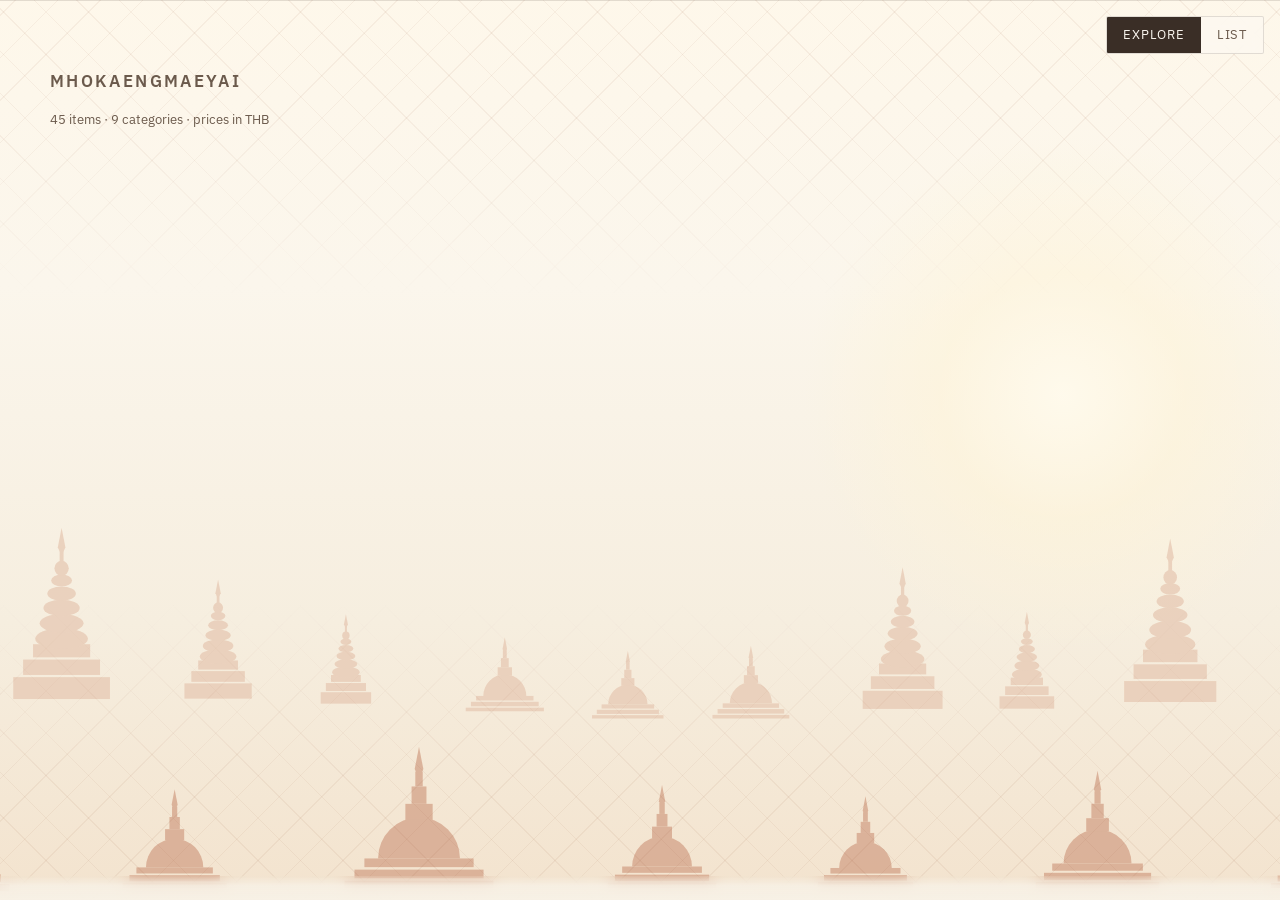
==== index.html @ 57b2011e "MHOKAENGMAEYAI menu: Ayutthaya-themed interactive menu site 45 items across 9 categories, rendered f" ====
<!DOCTYPE html>
<html lang="th">
<head>
<meta charset="utf-8">
<meta name="viewport" content="width=device-width, initial-scale=1">
<title>MHOKAENGMAEYAI — Thai desserts &amp; drinks</title>
<meta name="description" content="The MHOKAENGMAEYAI menu: Thai desserts and drinks, 45 items across 9 categories.">
<meta name="theme-color" content="#F7F1E6">
<link rel="icon" href="favicon.svg" type="image/svg+xml">
<link rel="apple-touch-icon" href="favicon.svg">

<!-- Shared from a table QR: make the link look right in WhatsApp/iMessage. -->
<meta property="og:type" content="website">
<meta property="og:site_name" content="MHOKAENGMAEYAI">
<meta property="og:title" content="MHOKAENGMAEYAI — Thai desserts & drinks">
<meta property="og:description" content="45 Thai desserts and drinks across 9 categories. Scan to view the menu.">
<meta property="og:locale" content="th_TH">
<meta name="twitter:card" content="summary_large_image">

<link rel="preconnect" href="https://fonts.googleapis.com">
<link rel="preconnect" href="https://fonts.gstatic.com" crossorigin>
<link rel="stylesheet"
      href="https://fonts.googleapis.com/css2?family=IBM+Plex+Sans+Thai:wght@400;500;600&family=IBM+Plex+Sans:wght@400;500;600&display=swap">

<link rel="stylesheet" href="css/tokens.css">
<link rel="stylesheet" href="css/base.css">
<link rel="stylesheet" href="css/scene.css">
<link rel="stylesheet" href="css/explore.css">
<link rel="stylesheet" href="css/list.css">
</head>

<body>

<!-- ============================ Ayutthaya silhouettes ==================== -->
<svg width="0" height="0" aria-hidden="true" focusable="false" style="position:absolute">
  <defs>
    <!-- prang: the tiered corncob spire of Wat Phra Ram / Wat Mahathat.
         Built from primitives so the tiers stay legible at small sizes. -->
    <symbol id="g-prang" viewBox="0 0 100 260">
      <rect x="24" y="210" width="52" height="12"/>
      <rect x="15" y="224" width="70" height="14"/>
      <rect x="6"  y="240" width="88" height="20"/>
      <ellipse cx="50" cy="205" rx="24" ry="9.5"/>
      <ellipse cx="50" cy="191" rx="20" ry="8.5"/>
      <ellipse cx="50" cy="177" rx="16.5" ry="7.5"/>
      <ellipse cx="50" cy="164" rx="13" ry="6.5"/>
      <ellipse cx="50" cy="152" rx="9.5" ry="5.5"/>
      <ellipse cx="50" cy="141" rx="6.5" ry="7"/>
      <rect x="48.2" y="124" width="3.6" height="12"/>
      <path d="M50 104 L53.5 122 L50 129 L46.5 122 Z"/>
    </symbol>

    <!-- chedi: the bell dome on a stepped base, as at Wat Phra Sri Sanphet.
         dome -> harmika -> tapering spire rings -> finial -->
    <symbol id="g-chedi" viewBox="0 0 120 220">
      <rect x="16" y="196" width="88" height="7"/>
      <rect x="8"  y="205" width="104" height="7"/>
      <rect x="0"  y="214" width="120" height="6"/>
      <path d="M27 196 A33 33 0 0 1 93 196 Z"/>
      <rect x="49" y="152" width="22" height="13"/>
      <rect x="54" y="138" width="12" height="14"/>
      <rect x="57" y="126" width="6"  height="12"/>
      <path d="M60 106 L63.5 124 L60 132 L56.5 124 Z"/>
    </symbol>

    <!-- chofa: the naga-bird finial that crowns an Ayutthaya roof -->
    <symbol id="g-chofa" viewBox="0 0 40 48">
      <path d="M18 0 C26 10 30 20 26 30 C32 26 38 28 40 34
               C34 44 20 46 12 38 C6 32 6 22 12 16
               C12 24 16 26 20 22 C22 16 20 8 18 0 Z"/>
    </symbol>
  </defs>
</svg>

<!-- ================================ scene ================================ -->
<div class="scene" aria-hidden="true">
  <div class="scene__sky"></div>
  <div class="scene__sun"></div>

  <div class="scene__far">
    <svg viewBox="0 0 1200 300" preserveAspectRatio="xMidYMax meet">
      <use href="#g-prang" x="70"   y="20"  width="92"  height="240"/>
      <use href="#g-prang" x="215"  y="86"  width="64"  height="180"/>
      <use href="#g-prang" x="330"  y="128" width="48"  height="146"/>
      <use href="#g-prang" x="782"  y="66"  width="76"  height="206"/>
      <use href="#g-prang" x="898"  y="122" width="52"  height="156"/>
      <use href="#g-prang" x="1000" y="34"  width="88"  height="228"/>
      <use href="#g-chedi" x="450"  y="150" width="74"  height="120"/>
      <use href="#g-chedi" x="560"  y="166" width="60"  height="110"/>
      <use href="#g-chedi" x="660"  y="158" width="66"  height="118"/>
    </svg>
  </div>

  <div class="scene__mid">
    <svg viewBox="0 0 1200 260" preserveAspectRatio="xMidYMax meet">
      <use href="#g-chedi" x="30"   y="80"  width="118" height="180"/>
      <use href="#g-chedi" x="215"  y="118" width="88"  height="140"/>
      <use href="#g-chedi" x="370"  y="58"  width="136" height="200"/>
      <use href="#g-chedi" x="575"  y="112" width="82"  height="146"/>
      <use href="#g-chedi" x="730"  y="128" width="70"  height="130"/>
      <use href="#g-chedi" x="880"  y="92"  width="110" height="166"/>
      <use href="#g-chedi" x="1060" y="122" width="78"  height="136"/>
    </svg>
  </div>

  <div class="scene__lattice"></div>
  <div class="scene__motes" id="motes"></div>
</div>

<div class="pointer-light" id="pointerLight" aria-hidden="true"></div>

<!-- =============================== chrome ================================ -->
<div class="mode-switch" role="group" aria-label="View mode">
  <button type="button" id="modeExplore" aria-pressed="true">Explore</button>
  <button type="button" id="modeList" aria-pressed="false">List</button>
</div>

<nav class="cat-nav" aria-label="Menu categories">
  <ul class="cat-nav__list shell" id="catNav"></ul>
</nav>

<!-- ================================ views ================================ -->
<main id="viewExplore" class="explore"></main>
<main id="viewList" class="list" hidden></main>

<footer class="site-foot">
  <div class="shell">
    <a class="brand" href="#/">
      <span class="brand__name" data-brand-name>MHOKAENGMAEYAI</span>
      <span class="brand__thai lang-th" data-brand-thai></span>
    </a>
    <p style="margin-top:1rem">45 items · 9 categories · prices in THB</p>
  </div>
</footer>

<!-- ============================== dish sheet ============================== -->
<div class="sheet" id="sheet" hidden role="dialog" aria-modal="true" aria-labelledby="sheetThai">
  <div class="sheet__panel">
    <div class="sheet__plate plate" id="sheetPlate">
      <span class="plate__glyph lang-th" id="sheetGlyph"></span>
    </div>
    <div class="sheet__body">
      <p class="sheet__cat" id="sheetCat"></p>
      <h2 class="sheet__thai" id="sheetThai"></h2>
      <p class="sheet__en" id="sheetEn"></p>
      <p class="sheet__price" id="sheetPrice"></p>
    </div>
    <button type="button" class="sheet__close" id="sheetClose" aria-label="Close">✕</button>
  </div>
</div>

<script type="module" src="js/app.js"></script>
</body>
</html>
---- css/tokens.css ----
/* ============================================================================
   Tokens — Ayutthaya, cream palette
   Reference: aged lime plaster (Wat Phra Sri Sanphet's white chedi),
   faded laterite temple brick, restrained gold leaf, dark teak.
   ========================================================================= */

:root {
  /* --- surfaces ------------------------------------------------------- */
  --plaster:          #F7F1E6;
  --plaster-raised:   #FCF8F1;
  --stucco:           #E8DCC8;
  --stucco-soft:      #F0E7D8;

  /* --- laterite / terracotta ------------------------------------------ */
  --laterite:         #B4643C;
  --laterite-deep:    #8E4A2E;
  --laterite-wash:    #D9A78F;
  /* Temple silhouettes read through Chao Phraya haze: warm, never grey. */
  --haze-far:         #E8CBB6;
  --haze-near:        #D3A187;

  /* --- gold -------------------------------------------------------------
     --gold-leaf is DECORATIVE ONLY: ~2.5:1 on plaster, fails WCAG for text.
     Anything the eye must read uses --gold-text (~4.9:1) or --teak.        */
  --gold-leaf:        #C9A227;
  --gold-text:        #9A7B1E;
  --gold-wash:        #E8D9A8;

  /* --- teak / ink ------------------------------------------------------ */
  --teak:             #3A2E26;
  --teak-soft:        #6B5A4C;
  --teak-faint:       #9C8B7C;

  /* --- accents --------------------------------------------------------- */
  --jade:             #7A8B72;
  --lotus:            #D9A7A0;

  /* --- sky: the day-arc, driven by scroll progress ---------------------- */
  --sky-1:            #FBF6EC;   /* dawn cream   */
  --sky-2:            #F6EEDF;   /* morning      */
  --sky-3:            #F3E3CE;   /* midday       */
  --sky-4:            #EFD2B4;   /* late amber   */
  --sky-halo:         #FFF8EA;

  /* --- semantic -------------------------------------------------------- */
  --ink:              var(--teak);
  --ink-soft:         var(--teak-soft);
  --line:             rgba(58, 46, 38, 0.14);
  --line-strong:      rgba(58, 46, 38, 0.26);
  --focus:            #8E4A2E;
  --surface-glass:    rgba(252, 248, 241, 0.72);

  /* --- type ------------------------------------------------------------
     Thai stacks vowel marks above and below the x-height, so every Thai
     block gets extra leading. Latin-only blocks use --lh-latin.            */
  --font-thai: "IBM Plex Sans Thai", "Noto Sans Thai", "Leelawadee UI",
               "Sarabun", "Tahoma", system-ui, sans-serif;
  --font-latin: "IBM Plex Sans", "Helvetica Neue", Arial, system-ui, sans-serif;

  --fs-display:  clamp(1.7rem, 8vw, 7.5rem);
  --fs-h2:       clamp(2.1rem, 6vw, 3.6rem);
  --fs-h3:       clamp(1.35rem, 3vw, 1.9rem);
  --fs-thai-lg:  clamp(1.5rem, 4.2vw, 2.35rem);
  --fs-thai:     clamp(1.05rem, 2.3vw, 1.3rem);
  --fs-body:     clamp(0.98rem, 1.6vw, 1.06rem);
  --fs-small:    0.82rem;

  --lh-thai:     1.85;   /* room for ั ี ึ ื ่ ้ above and below */
  --lh-thai-tight: 1.5;
  --lh-latin:    1.5;

  /* --- space / shape --------------------------------------------------- */
  --s-1: 0.25rem;  --s-2: 0.5rem;  --s-3: 0.75rem;  --s-4: 1rem;
  --s-5: 1.5rem;   --s-6: 2rem;     --s-7: 3rem;     --s-8: 4.5rem;
  --s-9: 7rem;

  --radius:     2px;          /* Ayutthaya is plaster and stone: almost square */
  --radius-lg:  4px;

  --shadow-1: 0 1px 2px rgba(58, 46, 38, .05),
              0 4px 14px rgba(58, 46, 38, .05);
  --shadow-2: 0 2px 6px rgba(58, 46, 38, .07),
              0 14px 40px rgba(58, 46, 38, .08);

  /* --- motion ---------------------------------------------------------- */
  --ease-out:  cubic-bezier(0.16, 1, 0.3, 1);
  --ease-soft: cubic-bezier(0.33, 1, 0.68, 1);
  --dur-fast:  180ms;
  --dur-mid:   420ms;
  --dur-slow:  900ms;

  --shell-max: 1180px;
}

/* Parallax depths are written to these as the page scrolls (--p0..--p4) and
   read back by the scene layers, so one scroll pass drives every layer. */
:root {
  --p-far:  0px;
  --p-mid:  0px;
  --p-near: 0px;
  --day:    0;   /* 0 = dawn, 1 = late amber */
  /* Scene amplitude: full drama on the hero, then recedes to an ambient
     backdrop so the temple horizon never fights the menu content. */
  --scene-a: 1;
}
---- css/base.css ----
/* ============================================================================
   Base — reset, typography, layout shell, shared components
   ========================================================================= */

*, *::before, *::after { box-sizing: border-box; }

html {
  -webkit-text-size-adjust: 100%;
  scroll-behavior: smooth;
}

body {
  margin: 0;
  min-height: 100%;
  background: var(--plaster);
  color: var(--ink);
  font-family: var(--font-latin);
  font-size: var(--fs-body);
  line-height: var(--lh-latin);
  overflow-x: hidden;
  -webkit-font-smoothing: antialiased;
}

h1, h2, h3, h4, p, figure, ul, ol, dl, dd { margin: 0; }
ul, ol { padding: 0; list-style: none; }
img { display: block; max-width: 100%; }
button { font: inherit; color: inherit; }

a { color: inherit; }

:focus-visible {
  outline: 2px solid var(--focus);
  outline-offset: 3px;
  border-radius: var(--radius);
}

.lang-th {
  font-family: var(--font-thai);
  line-height: var(--lh-thai);
}
.sr-only {
  position: absolute; width: 1px; height: 1px;
  padding: 0; margin: -1px; overflow: hidden;
  clip: rect(0 0 0 0); white-space: nowrap; border: 0;
}

/* ---------------------------------------------------------------- shell -- */

.shell {
  width: min(100% - 2.5rem, var(--shell-max));
  margin-inline: auto;
}

/* ---------------------------------------------------------------- brand -- */

.brand {
  display: inline-flex;
  flex-direction: column;
  gap: var(--s-1);
  text-decoration: none;
  line-height: 1;
}
.brand__name {
  font-family: var(--font-latin);
  font-weight: 600;
  letter-spacing: 0.14em;
  font-size: var(--fs-body);
}
.brand__thai {
  font-family: var(--font-thai);
  line-height: var(--lh-thai);
  color: var(--ink-soft);
  font-size: var(--fs-small);
  letter-spacing: 0.02em;
}

/* --------------------------------------------------------- chofa finial -- */
/* The naga-bird finial that crowns every Ayutthaya roof. Decorative.       */

.chofa {
  display: block;
  width: 1.15em;
  height: auto;
  color: var(--laterite);
  overflow: visible;
}
.chofa path { fill: currentColor; }

/* ------------------------------------------------------------ category  -- */

.cat-nav {
  position: fixed;
  inset-inline: 0;
  bottom: 0;
  z-index: 40;
  padding: var(--s-3) var(--s-4);
  background: linear-gradient(to top,
              rgba(247, 241, 230, .96), rgba(247, 241, 230, .82) 60%, transparent);
  backdrop-filter: blur(8px);
  -webkit-backdrop-filter: blur(8px);
}
.cat-nav__list {
  display: flex;
  gap: var(--s-2);
  justify-content: center;
  flex-wrap: wrap;
}
.cat-nav__btn {
  appearance: none;
  border: 1px solid var(--line);
  background: var(--plaster-raised);
  color: var(--ink-soft);
  padding: var(--s-2) var(--s-3);
  border-radius: var(--radius);
  cursor: pointer;
  font-family: var(--font-thai);
  line-height: var(--lh-thai-tight);
  font-size: var(--fs-small);
  white-space: nowrap;
  transition: color var(--dur-fast), border-color var(--dur-fast),
              background var(--dur-fast);
}
.cat-nav__btn:hover { color: var(--ink); border-color: var(--line-strong); }
.cat-nav__btn[aria-current="true"] {
  color: var(--plaster-raised);
  background: var(--laterite-deep);
  border-color: var(--laterite-deep);
}

/* Nine wrapped buttons take ~14% of a phone screen. On narrow viewports they
   become one swipeable row instead. */
@media (max-width: 720px) {
  .cat-nav__list {
    flex-wrap: nowrap;
    justify-content: flex-start;
    overflow-x: auto;
    scroll-snap-type: x proximity;
    -webkit-overflow-scrolling: touch;
    scrollbar-width: none;
    padding-inline: var(--s-2);
  }
  .cat-nav__list::-webkit-scrollbar { display: none; }
  .cat-nav__btn {
    flex: none;
    scroll-snap-align: center;
  }
}

/* ---------------------------------------------------------------- modes  -- */

.mode-switch {
  position: fixed;
  top: var(--s-4);
  right: var(--s-4);
  z-index: 50;
  display: inline-flex;
  border: 1px solid var(--line);
  border-radius: var(--radius);
  overflow: hidden;
  background: var(--surface-glass);
  backdrop-filter: blur(8px);
  -webkit-backdrop-filter: blur(8px);
}
.mode-switch button {
  appearance: none;
  border: 0;
  background: transparent;
  padding: var(--s-2) var(--s-4);
  cursor: pointer;
  font-size: var(--fs-small);
  letter-spacing: 0.06em;
  text-transform: uppercase;
  color: var(--ink-soft);
  transition: background var(--dur-fast), color var(--dur-fast);
}
.mode-switch button[aria-pressed="true"] {
  background: var(--teak);
  color: var(--plaster-raised);
}

/* ------------------------------------------------------------- dish card */

.dish {
  display: grid;
  grid-template-columns: auto 1fr auto;
  align-items: center;
  gap: var(--s-4);
  padding: var(--s-4) var(--s-5);
  background: var(--plaster-raised);
  border: 1px solid var(--line);
  border-radius: var(--radius);
  text-decoration: none;
  /* no blanket will-change: 45 composited layers is a lot of GPU memory.
     js/depth.js applies it only to cards inside the active range. */
}
.dish__slot {
  width: 84px;
  aspect-ratio: 3 / 2;
  border-radius: var(--radius);
  background: linear-gradient(140deg, var(--stucco-soft), var(--stucco));
  border: 1px solid var(--line);
  overflow: hidden;
  flex: none;
}
.dish__slot img { width: 100%; height: 100%; object-fit: cover; }

.dish__text { min-width: 0; }
/* Thai over English, stacked: the two scripts need different leading and
   putting them on one line runs them together with no separator. */
.dish__thai {
  display: block;
  font-family: var(--font-thai);
  line-height: var(--lh-thai);
  font-size: var(--fs-thai);
  color: var(--ink);
}
.dish__en {
  display: block;
  color: var(--ink-soft);
  font-size: 0.92em;
  margin-top: 0.15em;
}
.dish__price {
  font-variant-numeric: tabular-nums;
  color: var(--gold-text);
  font-weight: 500;
  white-space: nowrap;
  transition: color var(--dur-fast), transform var(--dur-fast);
}
.dish:hover .dish__price,
.dish:focus-visible .dish__price {
  color: var(--laterite-deep);
  transform: translateX(2px);
}

/* --------------------------------------------------------- image plate  */
/* Stands in for assets/items/<id>.webp until the photography lands.         */

.plate {
  position: relative;
  display: grid;
  place-items: center;
  background:
    radial-gradient(120% 90% at 30% 20%, rgba(255,255,255,.55), transparent 60%),
    linear-gradient(140deg, var(--stucco-soft), var(--stucco));
  color: var(--teak-faint);
}
.plate::after {
  content: "";
  position: absolute;
  inset: 0;
  background-image:
    repeating-linear-gradient(45deg,
      rgba(58,46,38,.05) 0 1px, transparent 1px 9px),
    repeating-linear-gradient(-45deg,
      rgba(58,46,38,.05) 0 1px, transparent 1px 9px);
}
.plate__glyph {
  position: relative;
  z-index: 1;
  font-family: var(--font-thai);
  line-height: var(--lh-thai-tight);
  font-size: 1.6rem;
  opacity: .55;
}

/* --------------------------------------------------------------- footer  */

.site-foot {
  position: relative;
  z-index: 2;
  padding: var(--s-8) 0 var(--s-7);
  border-top: 1px solid var(--line);
  color: var(--ink-soft);
  font-size: var(--fs-small);
}

/* ------------------------------------------------------------ reduced   */
/* The whole cinematic layer collapses to the static list.                 */

@media (prefers-reduced-motion: reduce) {
  html { scroll-behavior: auto; }
  *, *::before, *::after {
    animation-duration: .001ms !important;
    animation-iteration-count: 1 !important;
    transition-duration: .001ms !important;
  }
  .scene { display: none; }
}
---- css/scene.css ----
/* ============================================================================
   Scene — the Ayutthaya backdrop
   Six parallax layers behind the menu. Every layer is moved by transform
   only (and opacity), never top/width/height, so the compositor does the work
   and nothing reflows while scrolling.
   ========================================================================= */

.scene {
  position: fixed;
  inset: 0;
  z-index: 0;
  pointer-events: none;
  overflow: hidden;
  contain: strict;
}

/* --- 1. sky: a day-arc, --day slides 0 (dawn cream) -> 1 (late amber) ---- */

.scene__sky {
  position: absolute;
  inset: -10% -10% 0;
  background: linear-gradient(to bottom,
    color-mix(in oklab, var(--sky-halo), var(--sky-4) calc(var(--day) * 55%)) 0%,
    color-mix(in oklab, var(--sky-1), var(--sky-4) calc(var(--day) * 100%)) 38%,
    color-mix(in oklab, var(--sky-2), var(--sky-4) calc(var(--day) * 80%)) 72%,
    color-mix(in oklab, var(--sky-3), var(--sky-4) calc(var(--day) * 60%)) 100%);
}

/* the low sun, drifting and warming as the day advances */
.scene__sun {
  position: absolute;
  top: 14%;
  left: 62%;
  width: 42vmax;
  height: 42vmax;
  border-radius: 50%;
  translate: calc(var(--p-far) * -0.4) calc(var(--p-far) * -0.25);
  background: radial-gradient(circle,
    rgba(255, 250, 236, .95) 0%,
    rgba(255, 244, 214, calc(.5 - var(--day) * .22)) 32%,
    transparent 68%);
}

/* --- 2. prangs: Wat Phra Ram / Wat Mahathat corncob spires, far -------
   Sits low and hazy, like a temple seen across the plain, so it never
   competes with the wordmark.                                             */

.scene__far {
  position: absolute;
  inset-inline: -6%;
  bottom: 17%;
  translate: 0 var(--p-far);
  opacity: calc(.8 * var(--scene-a));
}
.scene__far svg { width: 100%; height: auto; display: block; fill: var(--haze-far); }

/* --- 3. chedi: the bell domes, nearer and quicker ---------------------- */

.scene__mid {
  position: absolute;
  inset-inline: -14%;
  bottom: 1%;
  translate: 0 var(--p-mid);
  opacity: calc(.74 * var(--scene-a));
}
.scene__mid svg { width: 100%; height: auto; display: block; fill: var(--haze-near); }

/* --- 4. lai rot fai: the cotton-and-wood inlay lattice ----------------- */
/* Frames the scene like the perforated screens in a temple gallery: dense at
   the top and bottom edges, fading to nothing through the middle.          */

.scene__lattice {
  position: absolute;
  inset: 0;
  translate: 0 var(--p-near);
  opacity: calc(.75 * var(--scene-a));
  background-image:
    repeating-linear-gradient(45deg,
      rgba(142, 74, 46, .085) 0 1px, transparent 1px 30px),
    repeating-linear-gradient(-45deg,
      rgba(142, 74, 46, .085) 0 1px, transparent 1px 30px);
  -webkit-mask-image: linear-gradient(to bottom,
    #000 0 13%, transparent 34%, transparent 66%, #000 87% 100%);
  mask-image: linear-gradient(to bottom,
    #000 0 13%, transparent 34%, transparent 66%, #000 87% 100%);
}

/* --- 5. dust motes in the light (CSS only, no JS loop) ---------------- */

.scene__motes {
  position: absolute;
  inset: 0;
  opacity: .55;
}
.mote {
  position: absolute;
  width: 3px;
  height: 3px;
  border-radius: 50%;
  background: var(--gold-leaf);
  opacity: 0;
  animation: mote-drift var(--dur, 26s) linear infinite;
  animation-delay: var(--delay, 0s);
}
@keyframes mote-drift {
  0%   { transform: translate3d(0, 12vh, 0);   opacity: 0; }
  18%  { opacity: .7; }
  82%  { opacity: .5; }
  100% { transform: translate3d(var(--drift, 4vw), -68vh, 0); opacity: 0; }
}

/* --- 6. warm pointer light: sunlight through a shutter ----------------- */
/* Small and capped on purpose — a large blurred layer would tank low-end
   phones during scroll.                                                   */

.pointer-light {
  position: fixed;
  z-index: 1;
  top: 0; left: 0;
  width: 46vmax; height: 46vmax;
  margin: -23vmax 0 0 -23vmax;
  border-radius: 50%;
  pointer-events: none;
  opacity: 0;
  translate: var(--px, 50vw) var(--py, 40vh);
  background: radial-gradient(circle,
    rgba(255, 248, 228, .42) 0%, rgba(255, 244, 214, .16) 38%, transparent 66%);
  transition: opacity var(--dur-mid) var(--ease-out);
}
.pointer-light.is-on { opacity: 1; }

/* Hide the light entirely where the pointer can't drive it. */
@media (hover: none), (prefers-reduced-motion: reduce) {
  .pointer-light { display: none; }
}
---- css/explore.css ----
/* ============================================================================
   Explore — the cinematic scroll: 3D depth, lattice wipes, pinned scenes
   ========================================================================= */

.explore {
  position: relative;
  z-index: 2;
  perspective: 1200px;
  perspective-origin: 50% 45%;
}

/* ---------------------------------------------------------------- intro -- */

.intro {
  position: relative;
  z-index: 3;
  min-height: 92svh;
  display: grid;
  place-content: center;
  text-align: center;
  padding: var(--s-8) 0;
}
/* A soft cream scrim so the wordmark always wins against the silhouettes. */
.intro::before {
  content: "";
  position: absolute;
  inset: 0;
  z-index: -1;
  background: radial-gradient(58% 52% at 50% 44%,
    rgba(247, 241, 230, .94) 0%,
    rgba(247, 241, 230, .68) 52%,
    rgba(247, 241, 230, 0) 78%);
}
.intro__eyebrow {
  font-size: var(--fs-small);
  letter-spacing: 0.3em;
  text-transform: uppercase;
  color: var(--ink-soft);
}
.intro__name {
  font-weight: 600;
  letter-spacing: 0.12em;
  font-size: var(--fs-display);
  line-height: 1.02;
  margin-top: var(--s-4);
  color: var(--teak);
}
.intro__thai {
  font-family: var(--font-thai);
  line-height: var(--lh-thai);
  font-size: var(--fs-h2);
  color: var(--laterite-deep);
  margin-top: var(--s-3);
}
.intro__tag {
  color: var(--ink-soft);
  margin-top: var(--s-4);
  font-size: var(--fs-body);
}
.intro__rule {
  width: 92px;
  height: 1px;
  margin: var(--s-6) auto;
  background: linear-gradient(to right,
    transparent, var(--gold-leaf), transparent);
  position: relative;
}
.intro__rule::after {
  content: "";
  position: absolute;
  top: -4px; left: 50%;
  width: 9px; height: 9px;
  translate: -50% 0;
  rotate: 45deg;
  background: var(--gold-leaf);
}
.intro__cue {
  margin-top: var(--s-6);
  font-size: var(--fs-small);
  letter-spacing: 0.18em;
  text-transform: uppercase;
  color: var(--teak-soft);
  /* the horizon silhouettes run behind this; keep it readable */
  text-shadow: 0 0 14px var(--plaster), 0 0 28px var(--plaster);
}
.intro__cue span { display: inline-block; animation: cue-bob 2.4s var(--ease-soft) infinite; }
@keyframes cue-bob { 0%,100% { transform: translateY(0); } 50% { transform: translateY(5px); } }

/* -------------------------------------------------------------- section -- */

.cat {
  position: relative;
  padding: var(--s-9) 0;
  transform-style: preserve-3d;
}

.cat__head {
  position: relative;
  display: grid;
  justify-items: center;
  text-align: center;
  margin-bottom: var(--s-7);
  padding: var(--s-4) var(--s-4) var(--s-6);
}

/* The lattice wipe: a veil that sweeps down over the header and away.
   It starts at opacity 0, so if JS never runs (or the observer never fires)
   there is no stray band left sitting above the header. */
.cat__head::before {
  content: "";
  position: absolute;
  inset: -8% -12%;
  z-index: 1;
  background:
    repeating-linear-gradient(45deg,
      rgba(142,74,46,.16) 0 2px, transparent 2px 22px),
    var(--plaster);
  opacity: 0;
  transform: translateY(-30%);
  transition: transform var(--dur-slow) var(--ease-out),
              opacity 260ms var(--ease-out);
  pointer-events: none;
}
.cat.is-in .cat__head::before {
  opacity: 1;
  transform: translateY(105%);
  transition: transform var(--dur-slow) var(--ease-out) 140ms,
              opacity 160ms linear;
}

.cat__kicker {
  font-size: var(--fs-small);
  letter-spacing: 0.24em;
  text-transform: uppercase;
  color: var(--laterite);
  position: relative;
  z-index: 2;
}
.cat__name {
  font-weight: 500;
  font-size: var(--fs-h2);
  line-height: 1.06;
  color: var(--teak);
  margin-top: var(--s-2);
  position: relative;
  z-index: 2;
}
.cat__thai {
  font-family: var(--font-thai);
  line-height: var(--lh-thai);
  font-size: var(--fs-thai-lg);
  color: var(--laterite-deep);
  margin-top: var(--s-1);
  position: relative;
  z-index: 2;
}
.cat__chofa {
  position: relative;
  z-index: 2;
  margin-top: var(--s-3);
  color: var(--laterite);
  opacity: .8;
}
.cat__count {
  position: relative;
  z-index: 2;
  margin-top: var(--s-2);
  font-size: var(--fs-small);
  color: var(--teak-faint);
  font-variant-numeric: tabular-nums;
}

/* ----------------------------------------------------------------- grid -- */

.cat__grid {
  display: grid;
  grid-template-columns: repeat(auto-fill, minmax(300px, 1fr));
  gap: var(--s-4);
  transform-style: preserve-3d;
}

/* 3D depth is written by js/scroll.js as a transform on the card.          */
.cat__grid .dish {
  transition: border-color var(--dur-fast), box-shadow var(--dur-mid);
}
.cat__grid .dish:hover { border-color: var(--line-strong); box-shadow: var(--shadow-1); }

/* ----------------------------------------------------- section flavour  -- */
/* Drinks lean cooler and airier, desserts warm and gold. That per-category
   shift is the "change the scene" idea, expressed through light.            */

.cat--cool    { --tint: var(--jade); }
.cat--warm    { --tint: var(--laterite); }
.cat--sweet   { --tint: var(--lotus); }
.cat--neutral { --tint: var(--gold-leaf); }

.cat__glow {
  position: absolute;
  inset-inline: 0;
  top: 0;
  height: 70%;
  z-index: 0;
  pointer-events: none;
  background: radial-gradient(70% 60% at 50% 0%,
    color-mix(in oklab, var(--tint), transparent 82%), transparent 72%);
  opacity: 0;
  transition: opacity var(--dur-slow) var(--ease-out);
}
.cat.is-in .cat__glow { opacity: .5; }

/* ---------------------------------------------------------------- close -- */

.outro {
  min-height: 62svh;
  display: grid;
  place-content: center;
  text-align: center;
  gap: var(--s-4);
  padding: var(--s-8) 0;
}
.outro__thai {
  font-family: var(--font-thai);
  line-height: var(--lh-thai);
  font-size: var(--fs-h3);
  color: var(--laterite-deep);
}

/* --------------------------------------------------------------- detail -- */

.sheet {
  position: fixed;
  inset: 0;
  z-index: 80;
  display: grid;
  place-items: center;
  padding: var(--s-4);
  background: rgba(58, 46, 38, .38);
  backdrop-filter: blur(3px);
  -webkit-backdrop-filter: blur(3px);
  opacity: 0;
  transition: opacity var(--dur-mid) var(--ease-out);
}
.sheet[hidden] { display: none; }
.sheet.is-open { opacity: 1; }

.sheet__panel {
  position: relative;
  width: min(100%, 620px);
  background: var(--plaster-raised);
  border: 1px solid var(--line);
  border-radius: var(--radius-lg);
  box-shadow: var(--shadow-2);
  overflow: hidden;
  transform: translateY(14px) scale(.985);
  transition: transform var(--dur-mid) var(--ease-out);
}
.sheet.is-open .sheet__panel { transform: none; }

.sheet__plate {
  aspect-ratio: 3 / 2;
  border-bottom: 1px solid var(--line);
}
.sheet__body { padding: var(--s-6); }
.sheet__cat {
  font-size: var(--fs-small);
  letter-spacing: 0.2em;
  text-transform: uppercase;
  color: var(--laterite);
}
.sheet__thai {
  font-family: var(--font-thai);
  line-height: var(--lh-thai);
  font-size: var(--fs-h3);
  margin-top: var(--s-2);
}
.sheet__en { color: var(--ink-soft); margin-top: var(--s-1); }
.sheet__price {
  font-variant-numeric: tabular-nums;
  color: var(--gold-text);
  font-size: var(--fs-h3);
  margin-top: var(--s-4);
}
.sheet__close {
  position: absolute;
  top: var(--s-3); right: var(--s-3);
  width: 36px; height: 36px;
  display: grid; place-items: center;
  border: 1px solid var(--line);
  border-radius: var(--radius);
  background: var(--surface-glass);
  cursor: pointer;
  font-size: 1.1rem;
  line-height: 1;
}
---- css/list.css ----
/* ============================================================================
   List — the ordering view.
   Fast, scannable, motionless. Also the fallback when Explore is turned off,
   when the browser can't do the scroll layer, or under reduced-motion.
   ========================================================================= */

.list { position: relative; z-index: 2; padding: var(--s-7) 0 var(--s-9); }

.list__head {
  display: flex;
  flex-wrap: wrap;
  align-items: baseline;
  justify-content: space-between;
  gap: var(--s-3);
  margin-bottom: var(--s-5);
  padding-bottom: var(--s-3);
  border-bottom: 1px solid var(--line);
}
.list__title { font-weight: 600; letter-spacing: 0.1em; }
.list__meta { color: var(--ink-soft); font-size: var(--fs-small); }

.list__filters {
  display: flex;
  flex-wrap: wrap;
  gap: var(--s-2);
  margin-bottom: var(--s-6);
}
.list__filter {
  appearance: none;
  border: 1px solid var(--line);
  background: transparent;
  color: var(--ink-soft);
  padding: var(--s-2) var(--s-3);
  border-radius: var(--radius);
  cursor: pointer;
  font-family: var(--font-thai);
  line-height: var(--lh-thai-tight);
  font-size: var(--fs-small);
  transition: color var(--dur-fast), border-color var(--dur-fast),
              background var(--dur-fast);
}
.list__filter:hover { color: var(--ink); border-color: var(--line-strong); }
.list__filter[aria-pressed="true"] {
  background: var(--teak);
  border-color: var(--teak);
  color: var(--plaster-raised);
}

.list__group { margin-bottom: var(--s-7); }
.list__group[hidden] { display: none; }

.list__grouphead {
  display: flex;
  align-items: baseline;
  gap: var(--s-3);
  margin-bottom: var(--s-4);
  padding-bottom: var(--s-2);
  border-bottom: 1px solid var(--line);
}
.list__groupname { font-size: var(--fs-h3); font-weight: 500; }
.list__groupthai {
  font-family: var(--font-thai);
  line-height: var(--lh-thai);
  color: var(--laterite-deep);
  font-size: var(--fs-thai);
}
.list__groupcount {
  margin-left: auto;
  color: var(--teak-faint);
  font-size: var(--fs-small);
  font-variant-numeric: tabular-nums;
}

.list__items { display: grid; gap: var(--s-2); }

/* ------------------------------------------------------------- dish row -- */

.row {
  display: grid;
  grid-template-columns: minmax(0, 1fr) auto;
  align-items: baseline;
  gap: var(--s-4);
  padding: var(--s-3) var(--s-4);
  background: var(--plaster-raised);
  border: 1px solid var(--line);
  border-radius: var(--radius);
  text-decoration: none;
  transition: border-color var(--dur-fast), background var(--dur-fast);
}
.row:hover { border-color: var(--line-strong); }

.row__thai {
  display: block;
  font-family: var(--font-thai);
  line-height: var(--lh-thai);
}
.row__en {
  display: block;
  color: var(--ink-soft);
  font-size: 0.9em;
  line-height: var(--lh-latin);
}
.row__price {
  color: var(--gold-text);
  font-variant-numeric: tabular-nums;
  white-space: nowrap;
}
.row__dot {
  flex: 1;
  border-bottom: 1px dotted var(--line-strong);
  transform: translateY(-0.25em);
  min-width: var(--s-4);
}

@media (max-width: 520px) {
  .row {
    grid-template-columns: 1fr;
    gap: var(--s-1);
  }
  .row__price { justify-self: start; }
  .row__dot { display: none; }
}
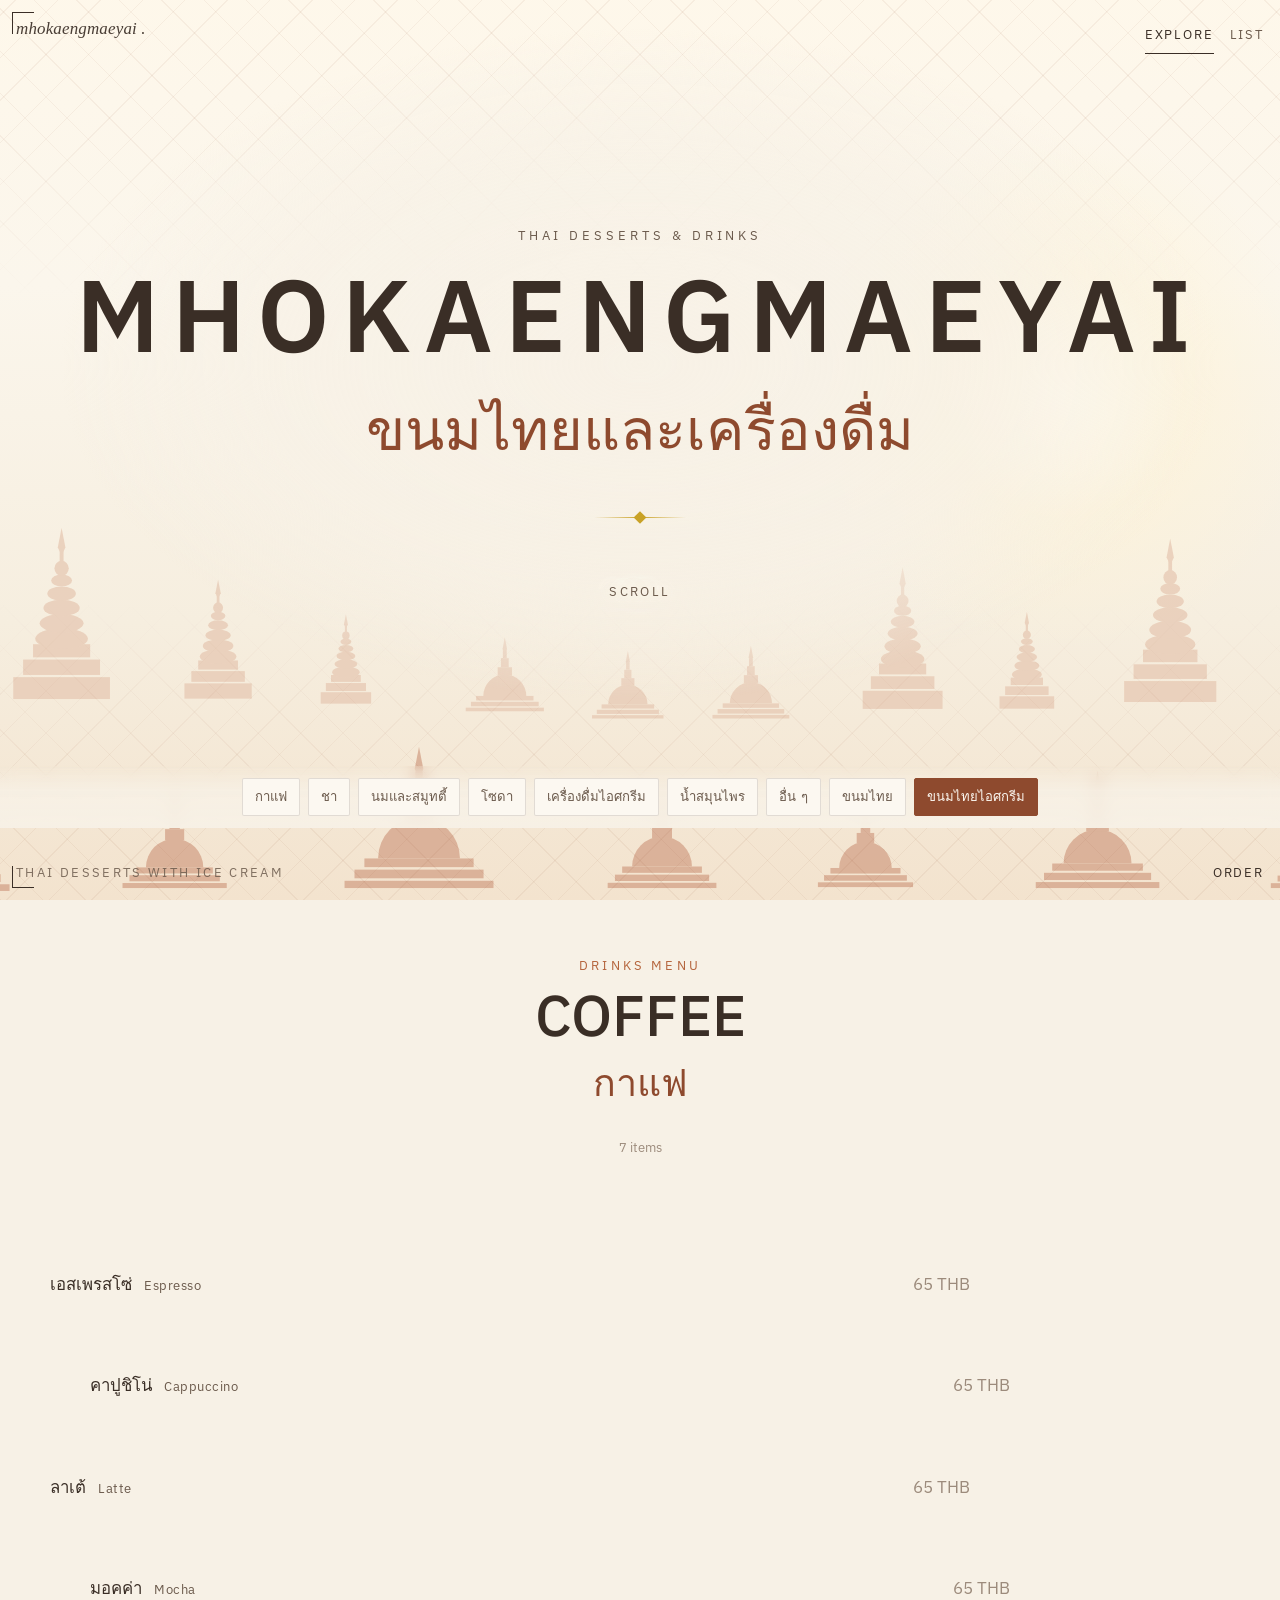
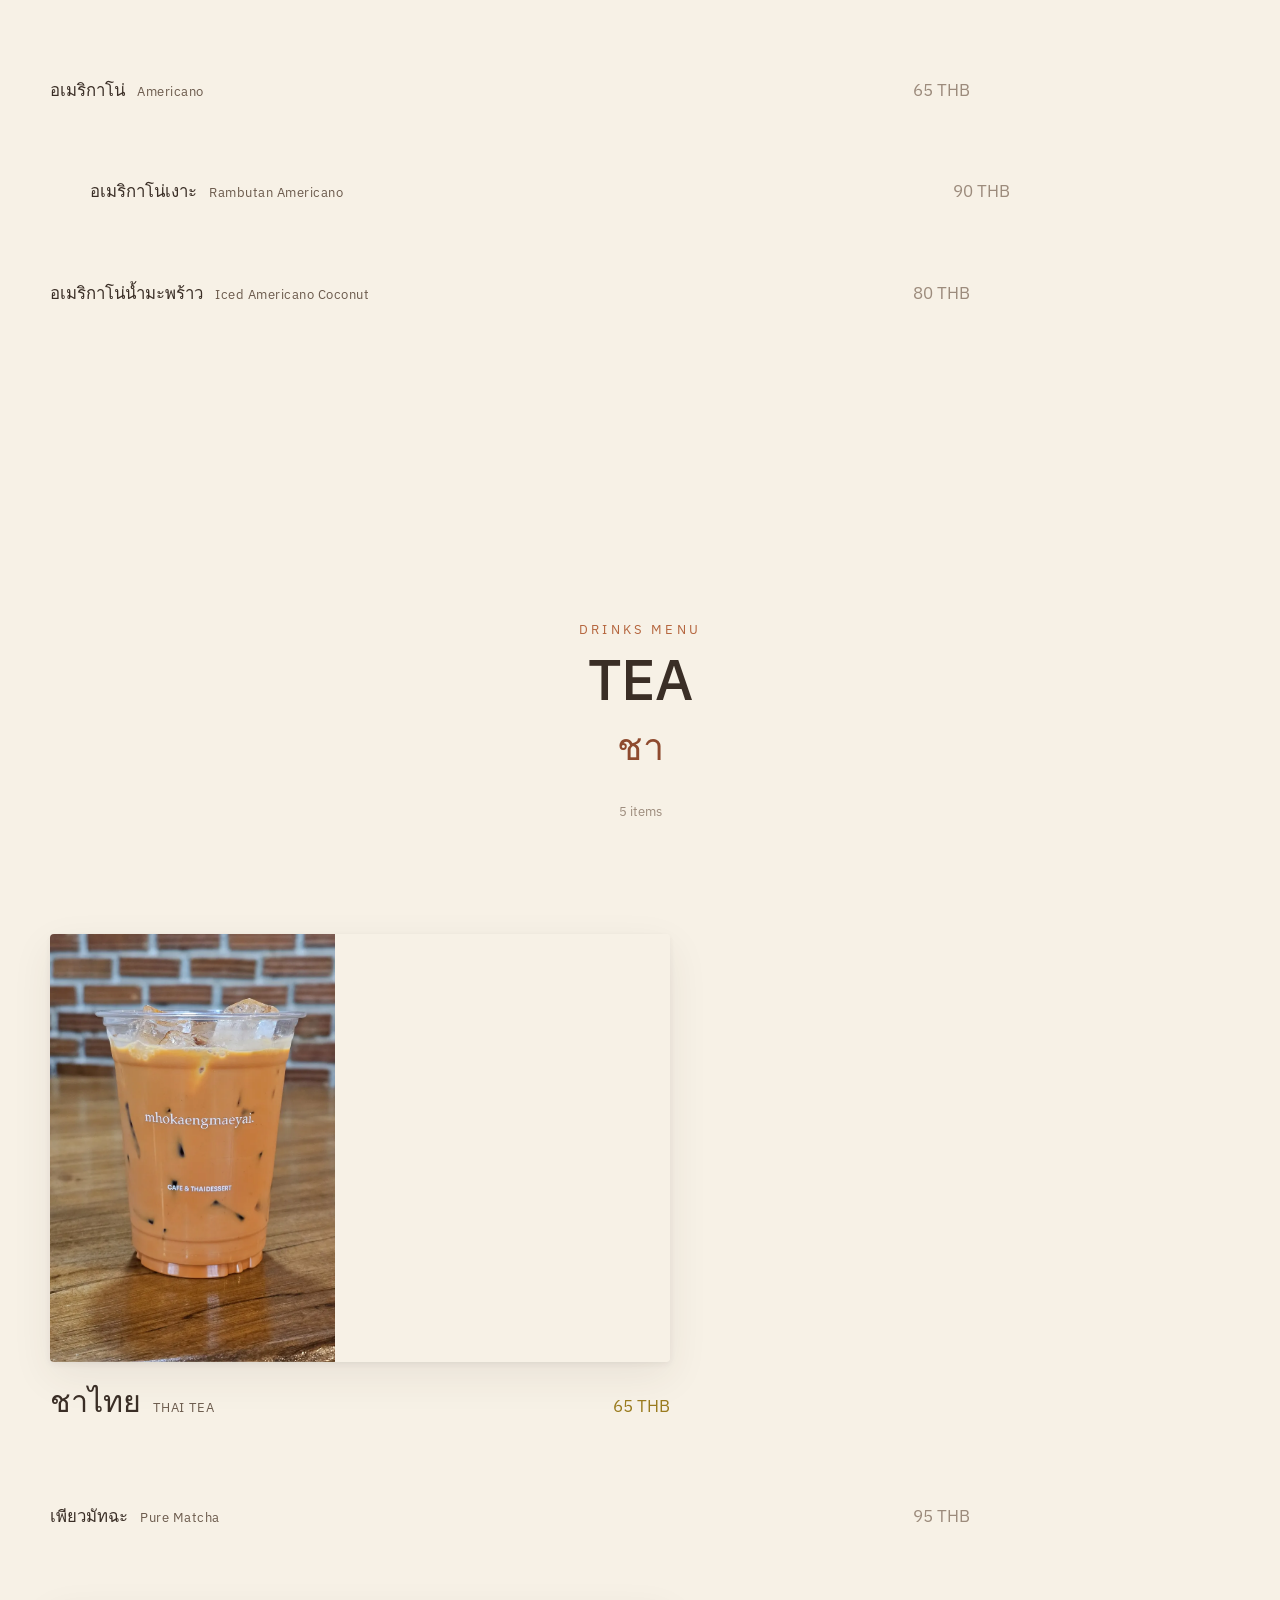
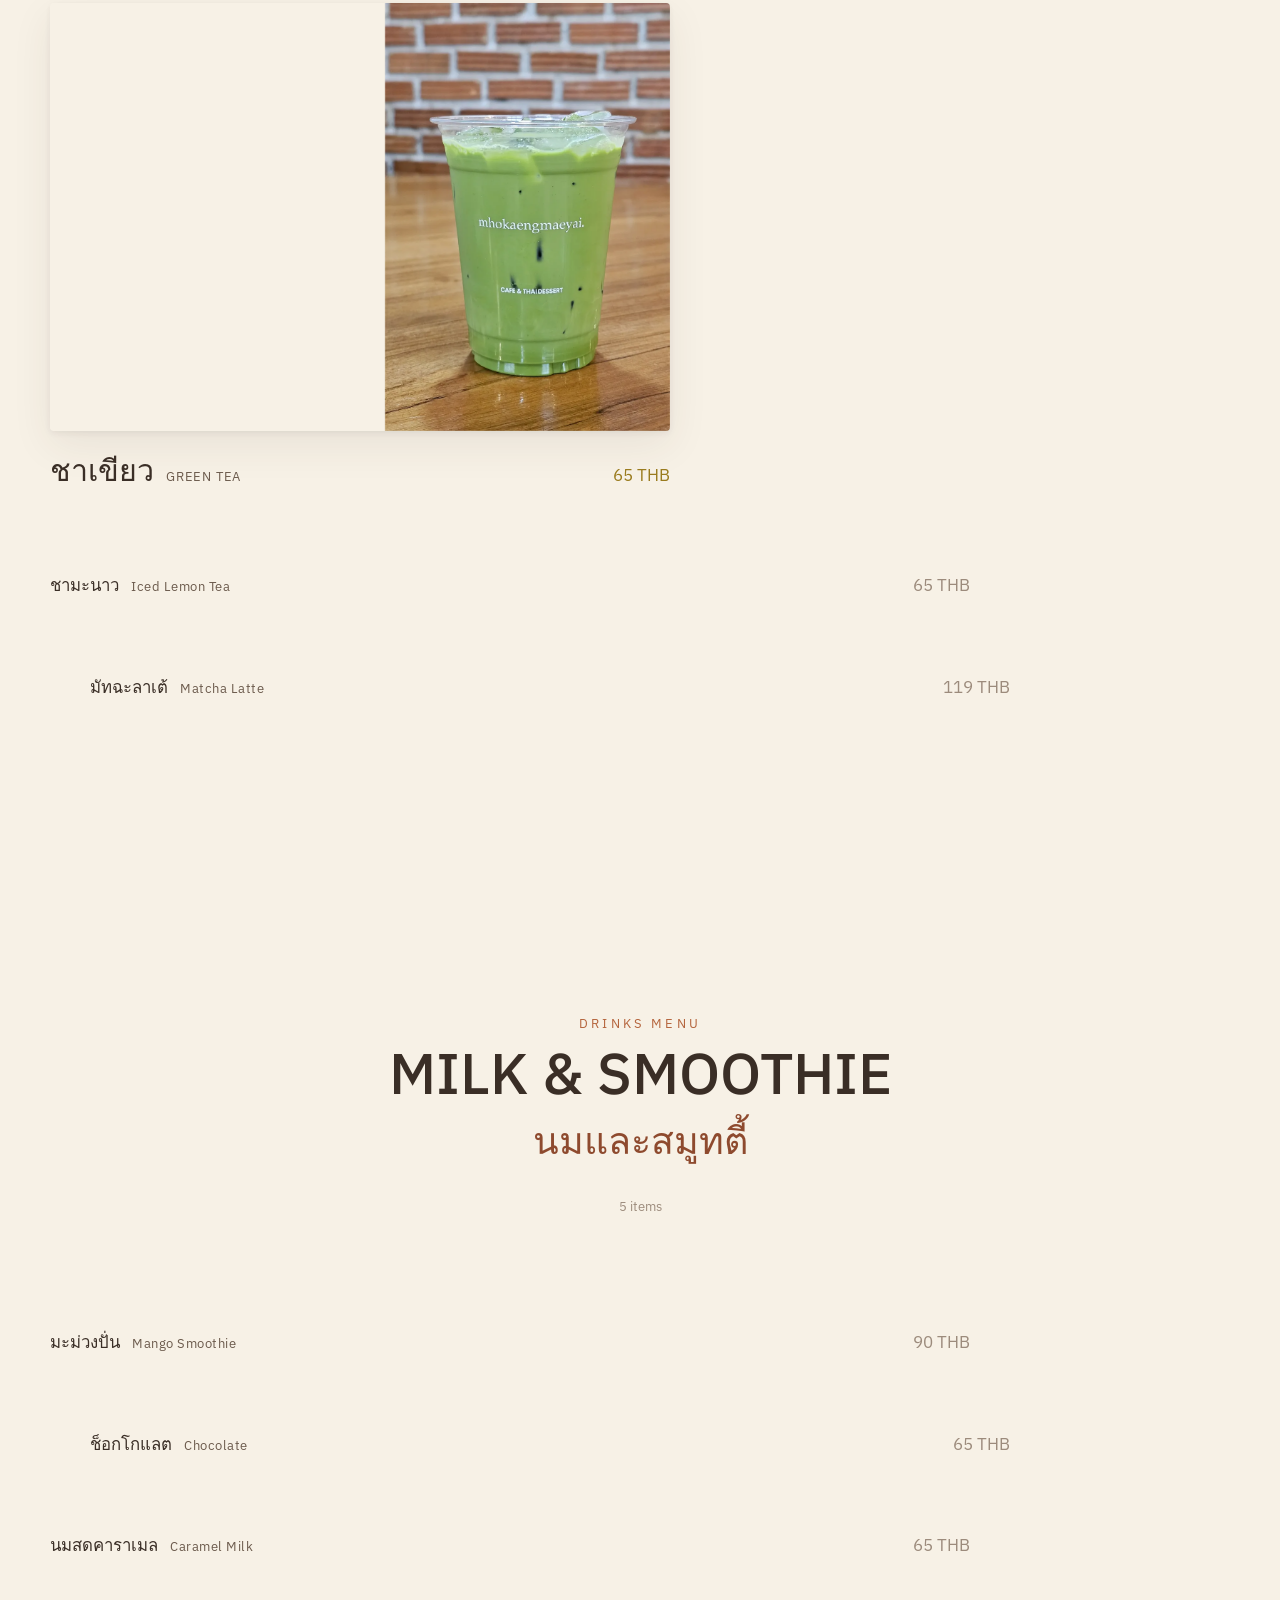
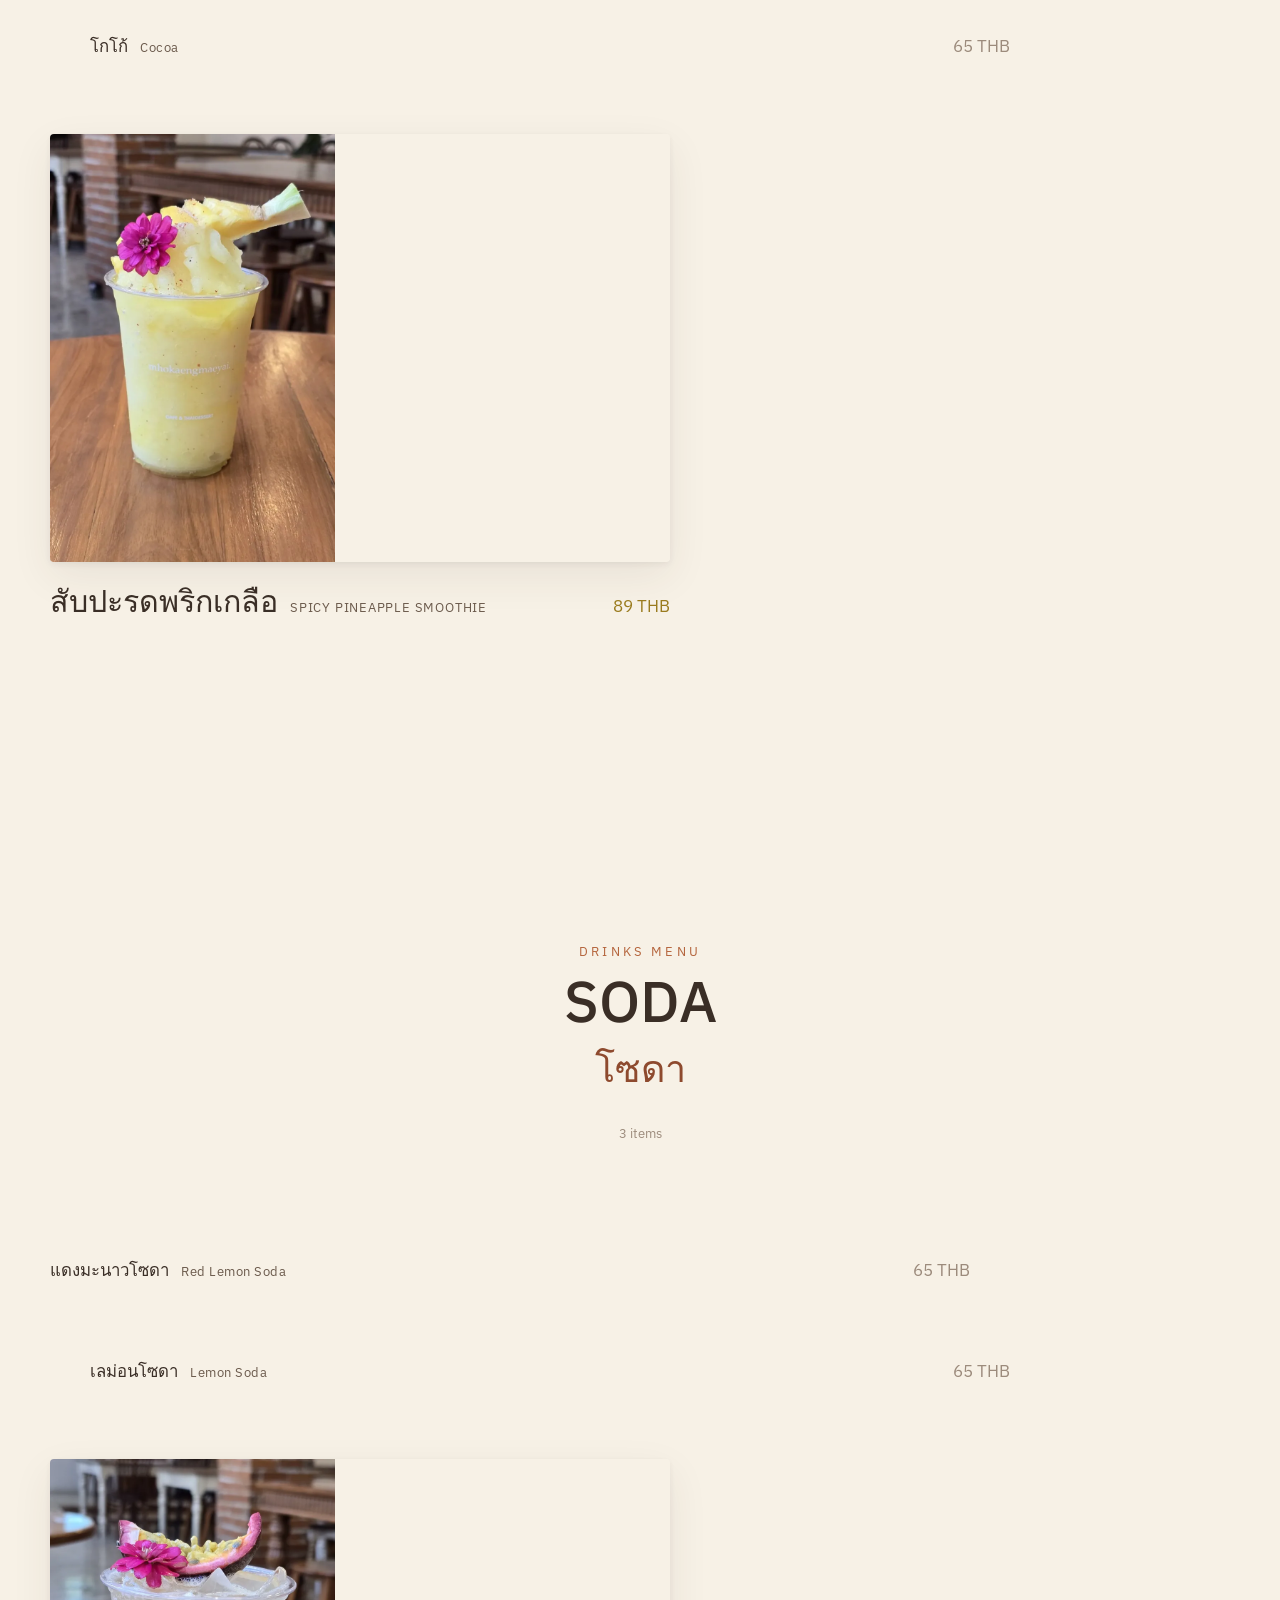
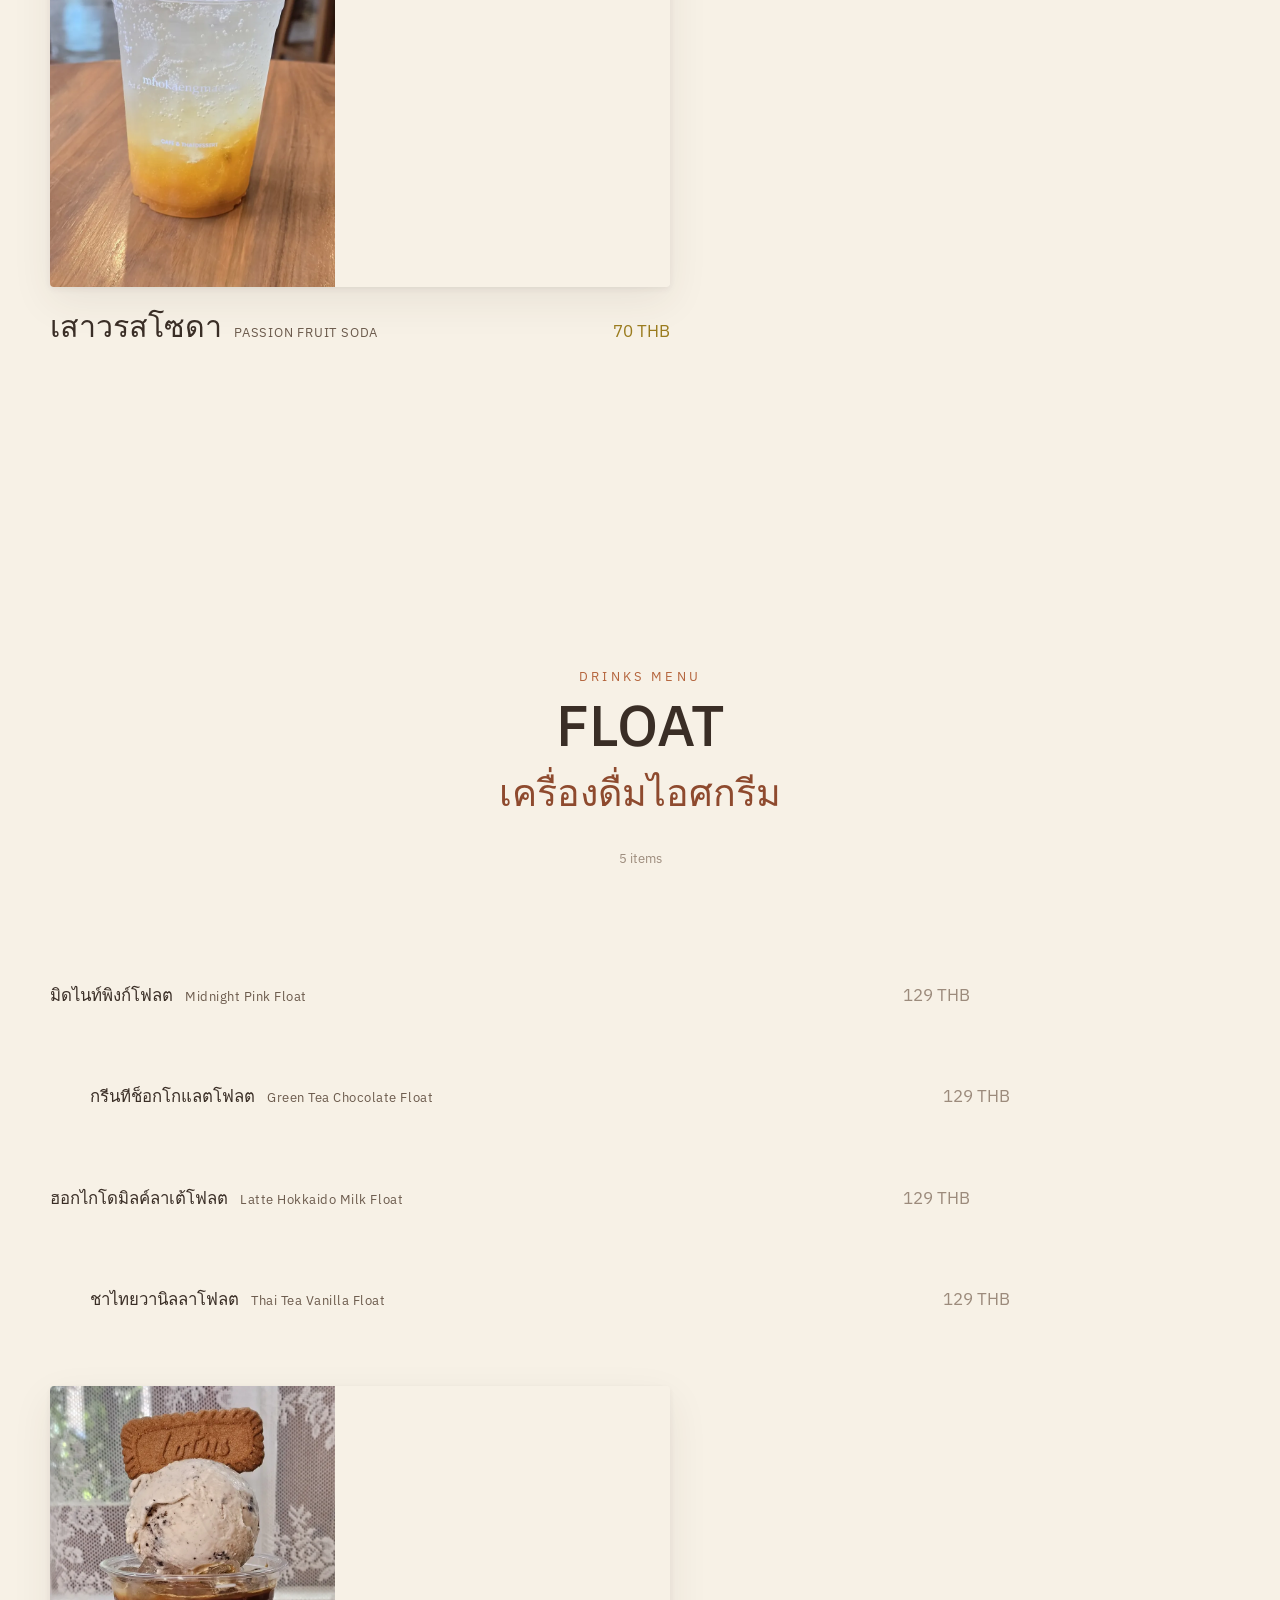
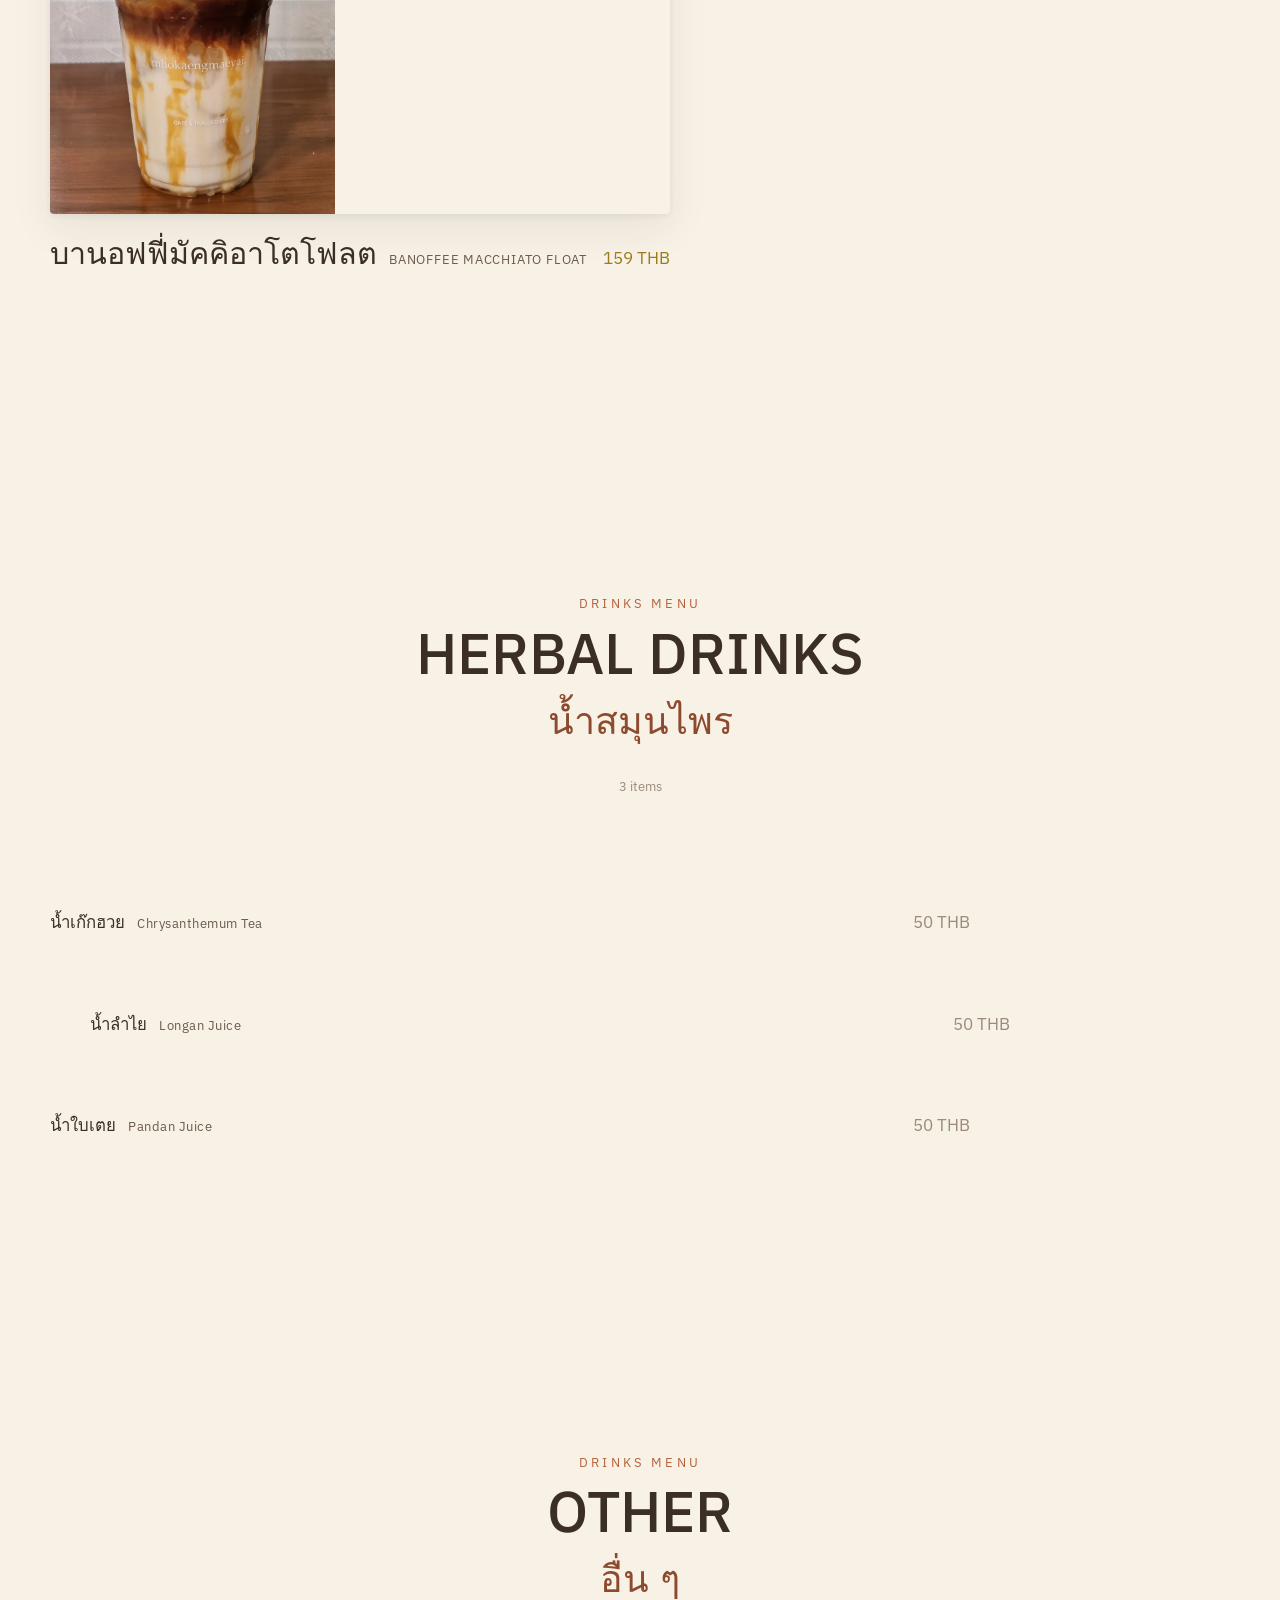
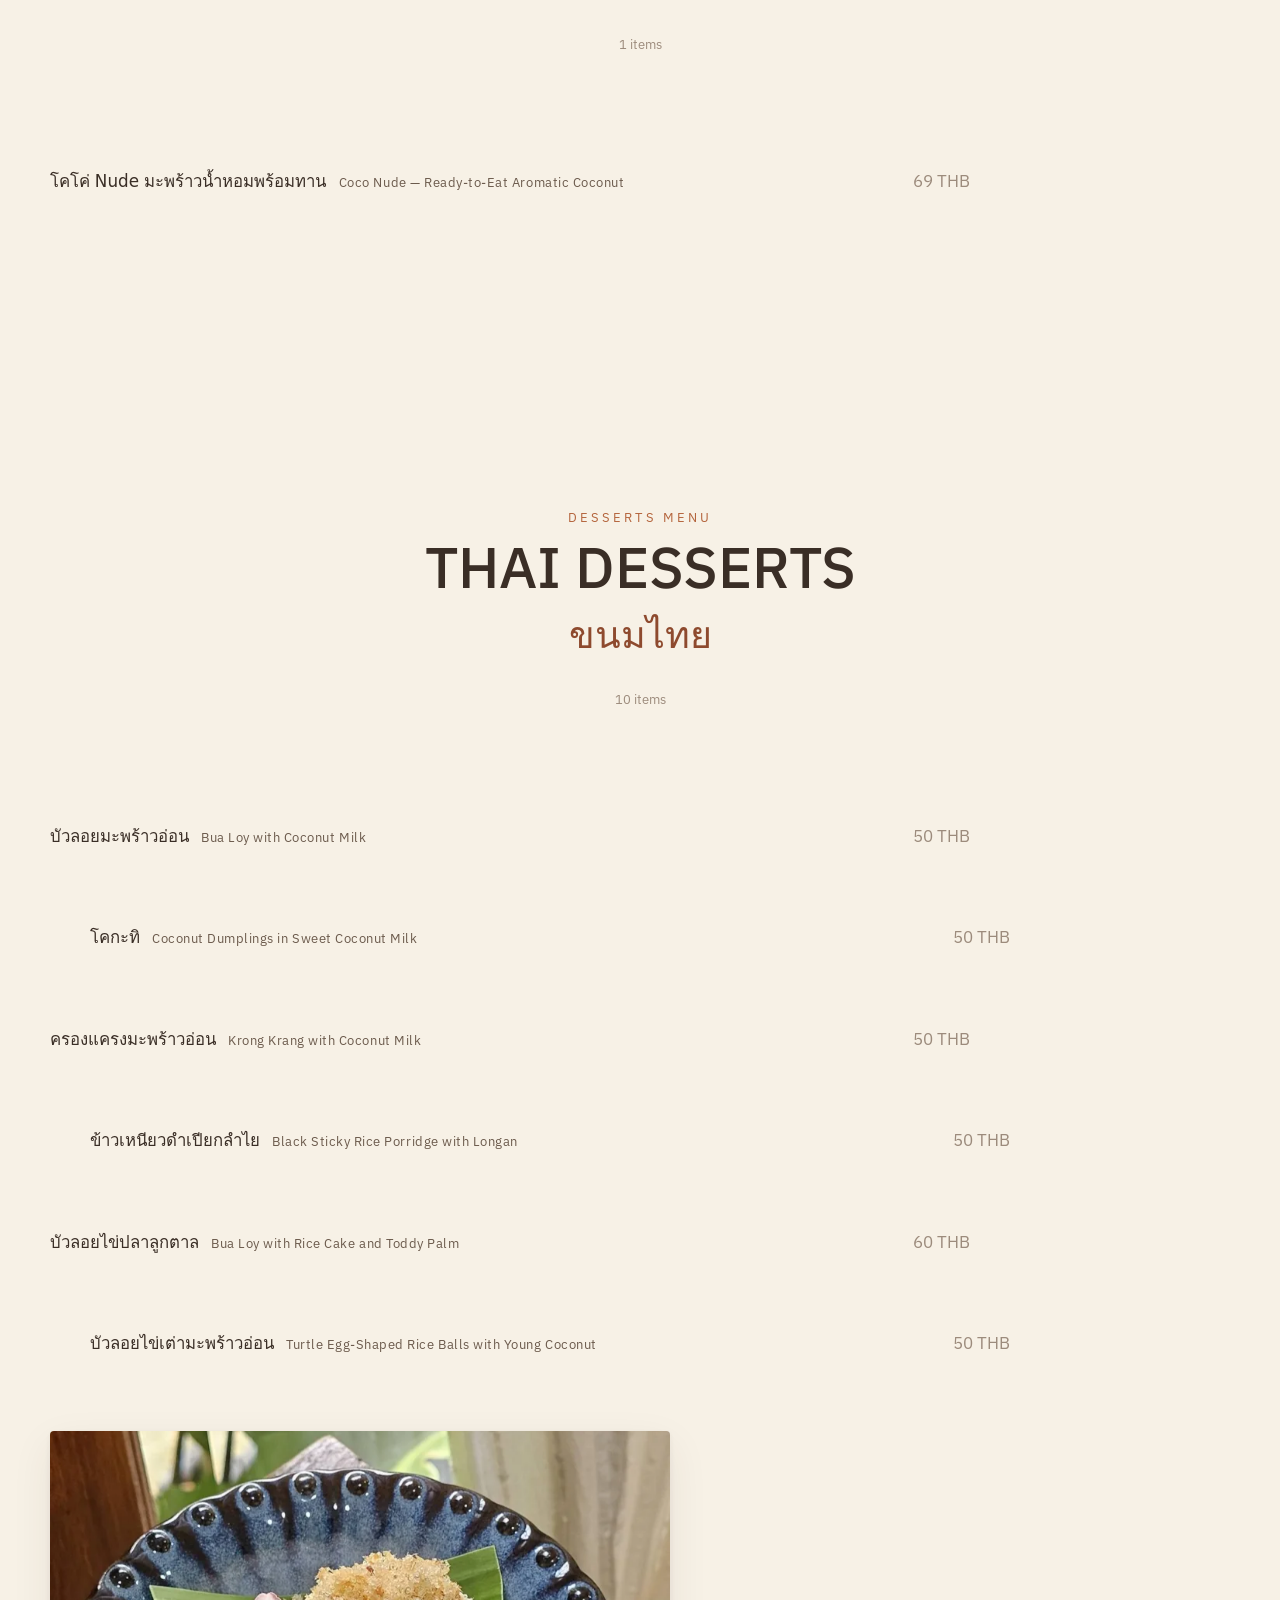
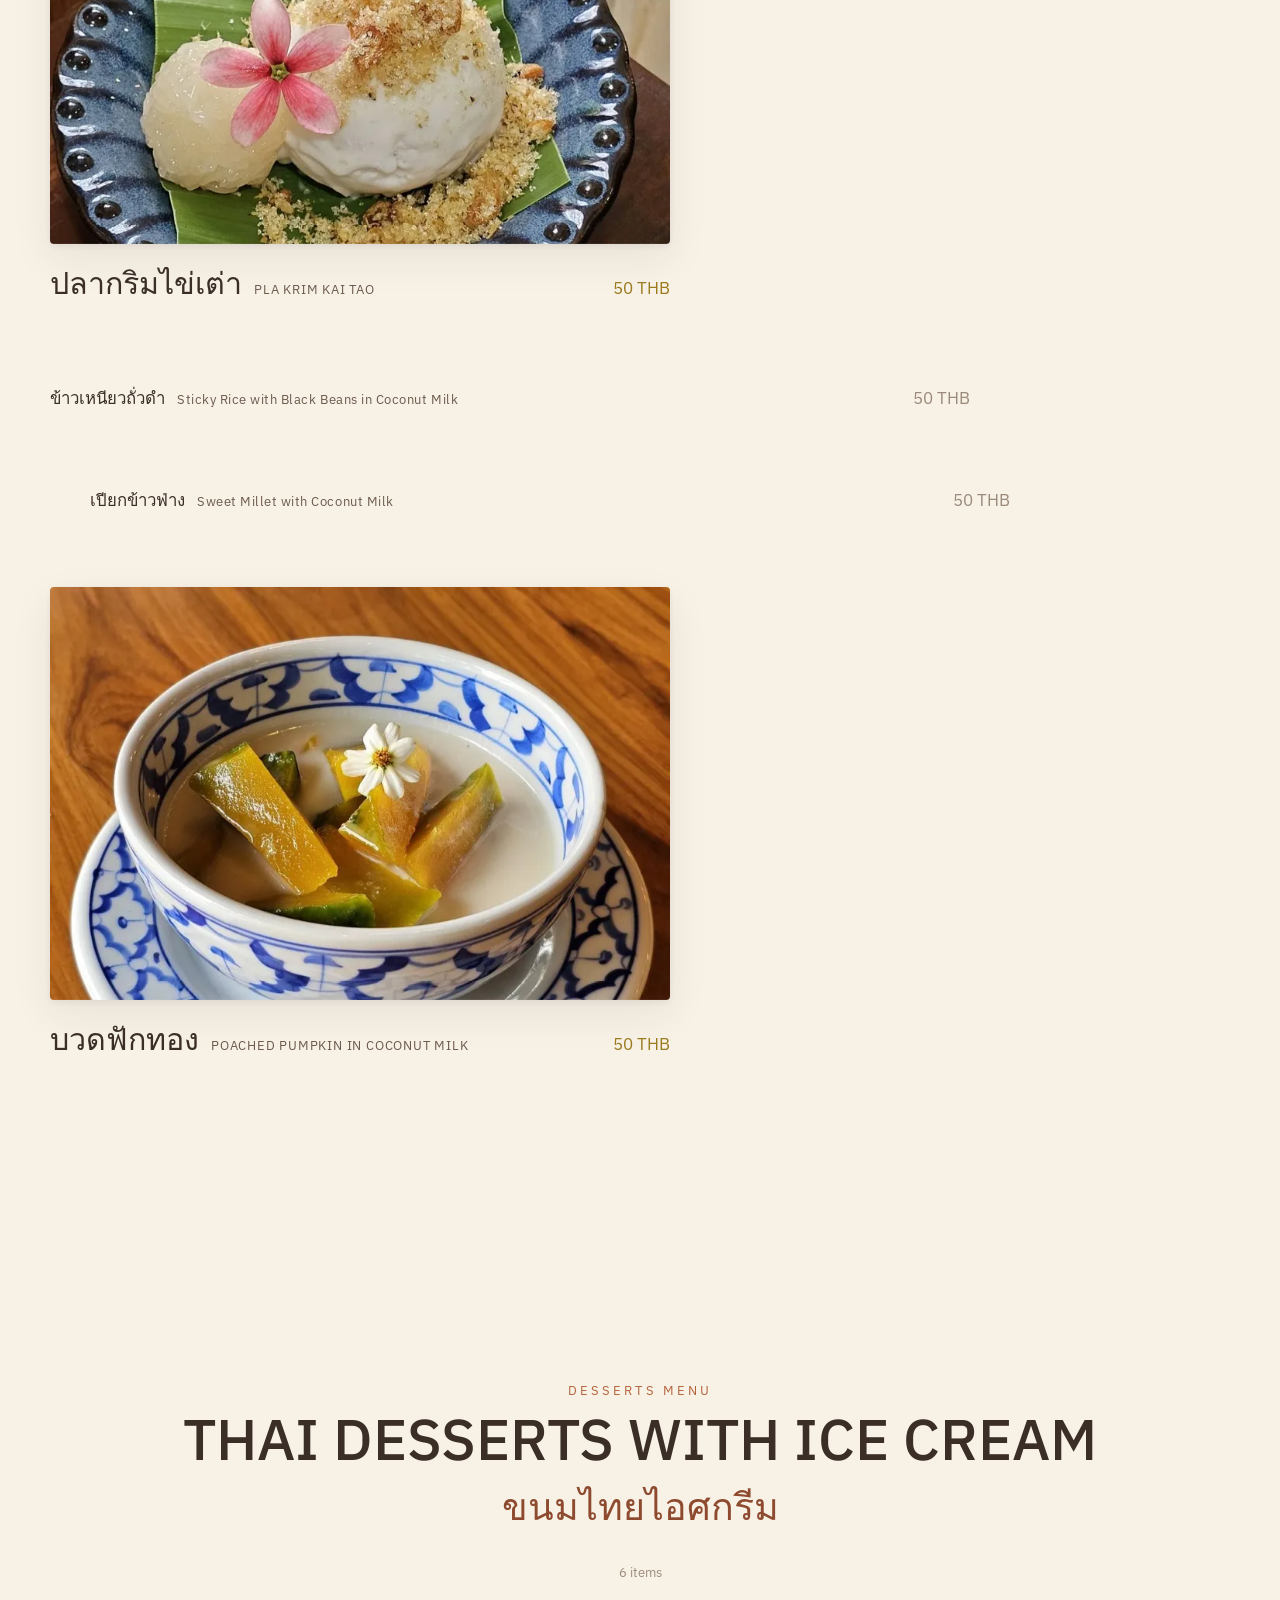
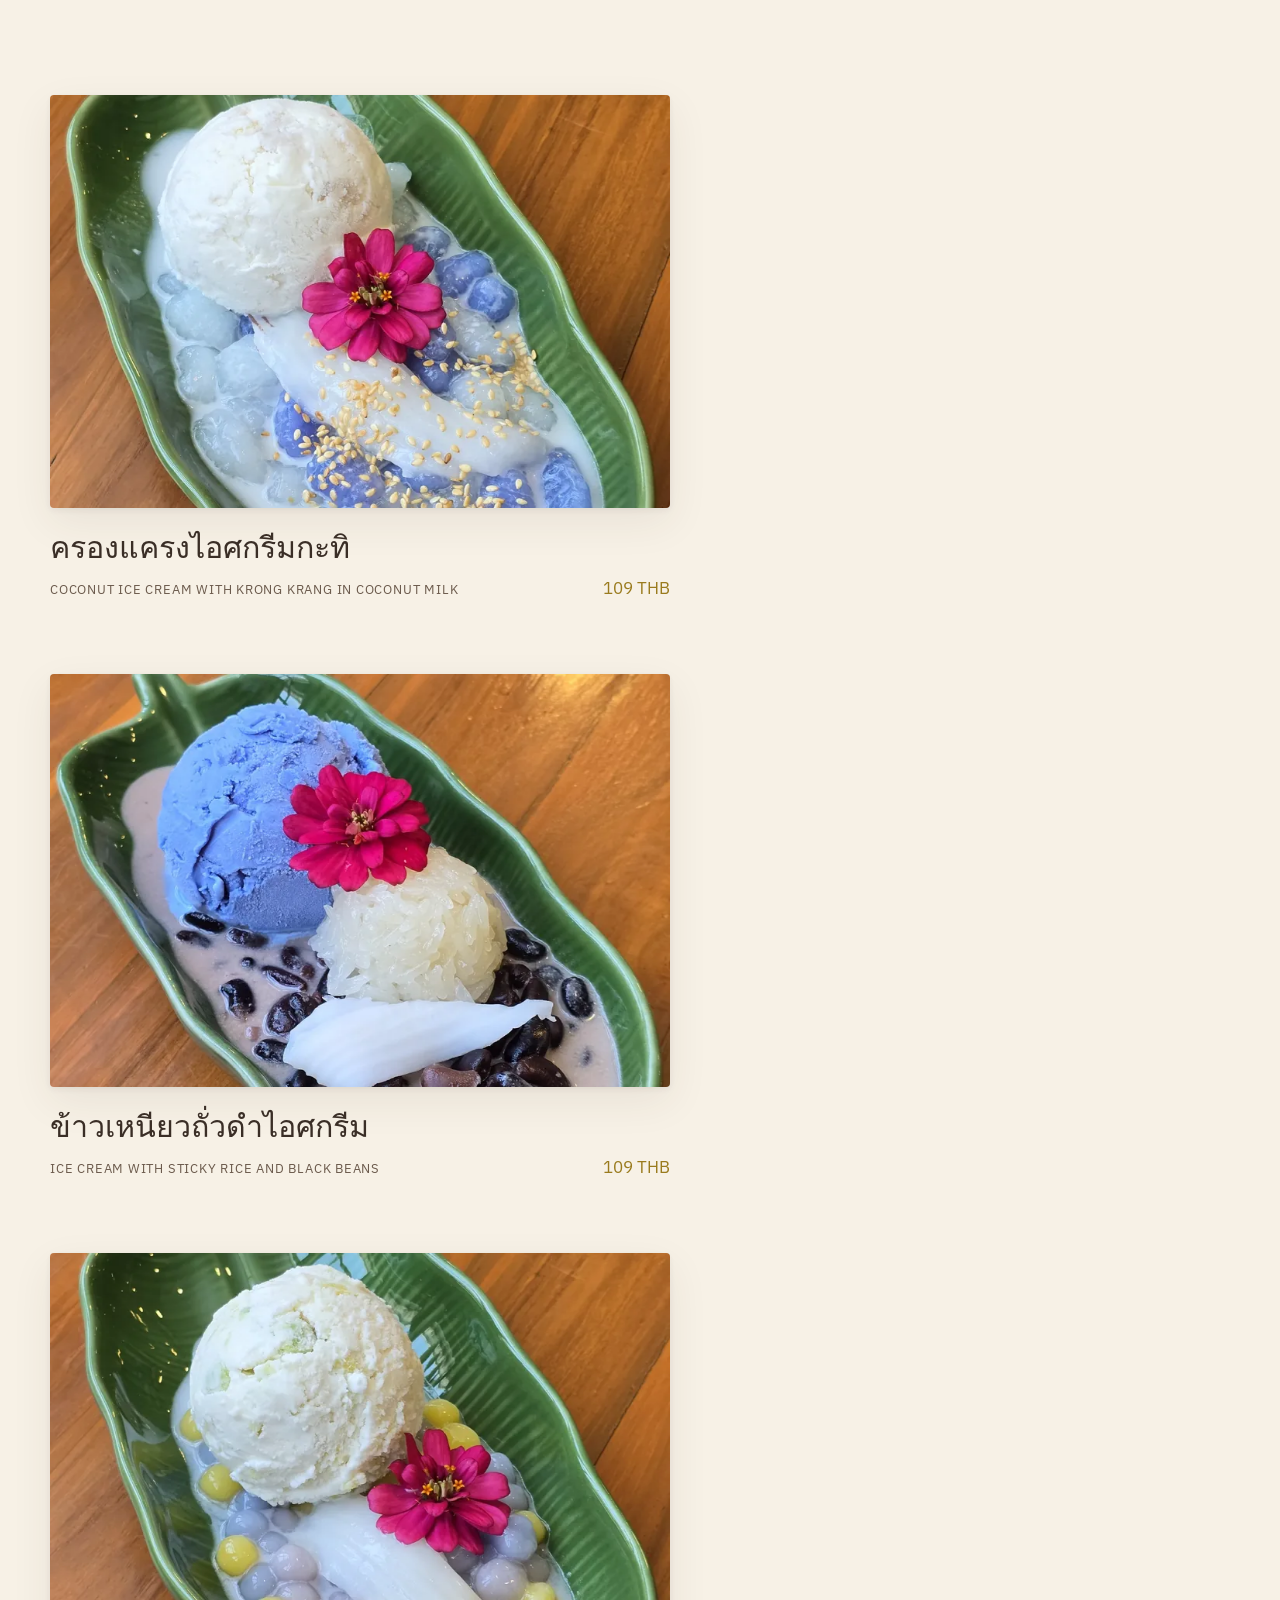
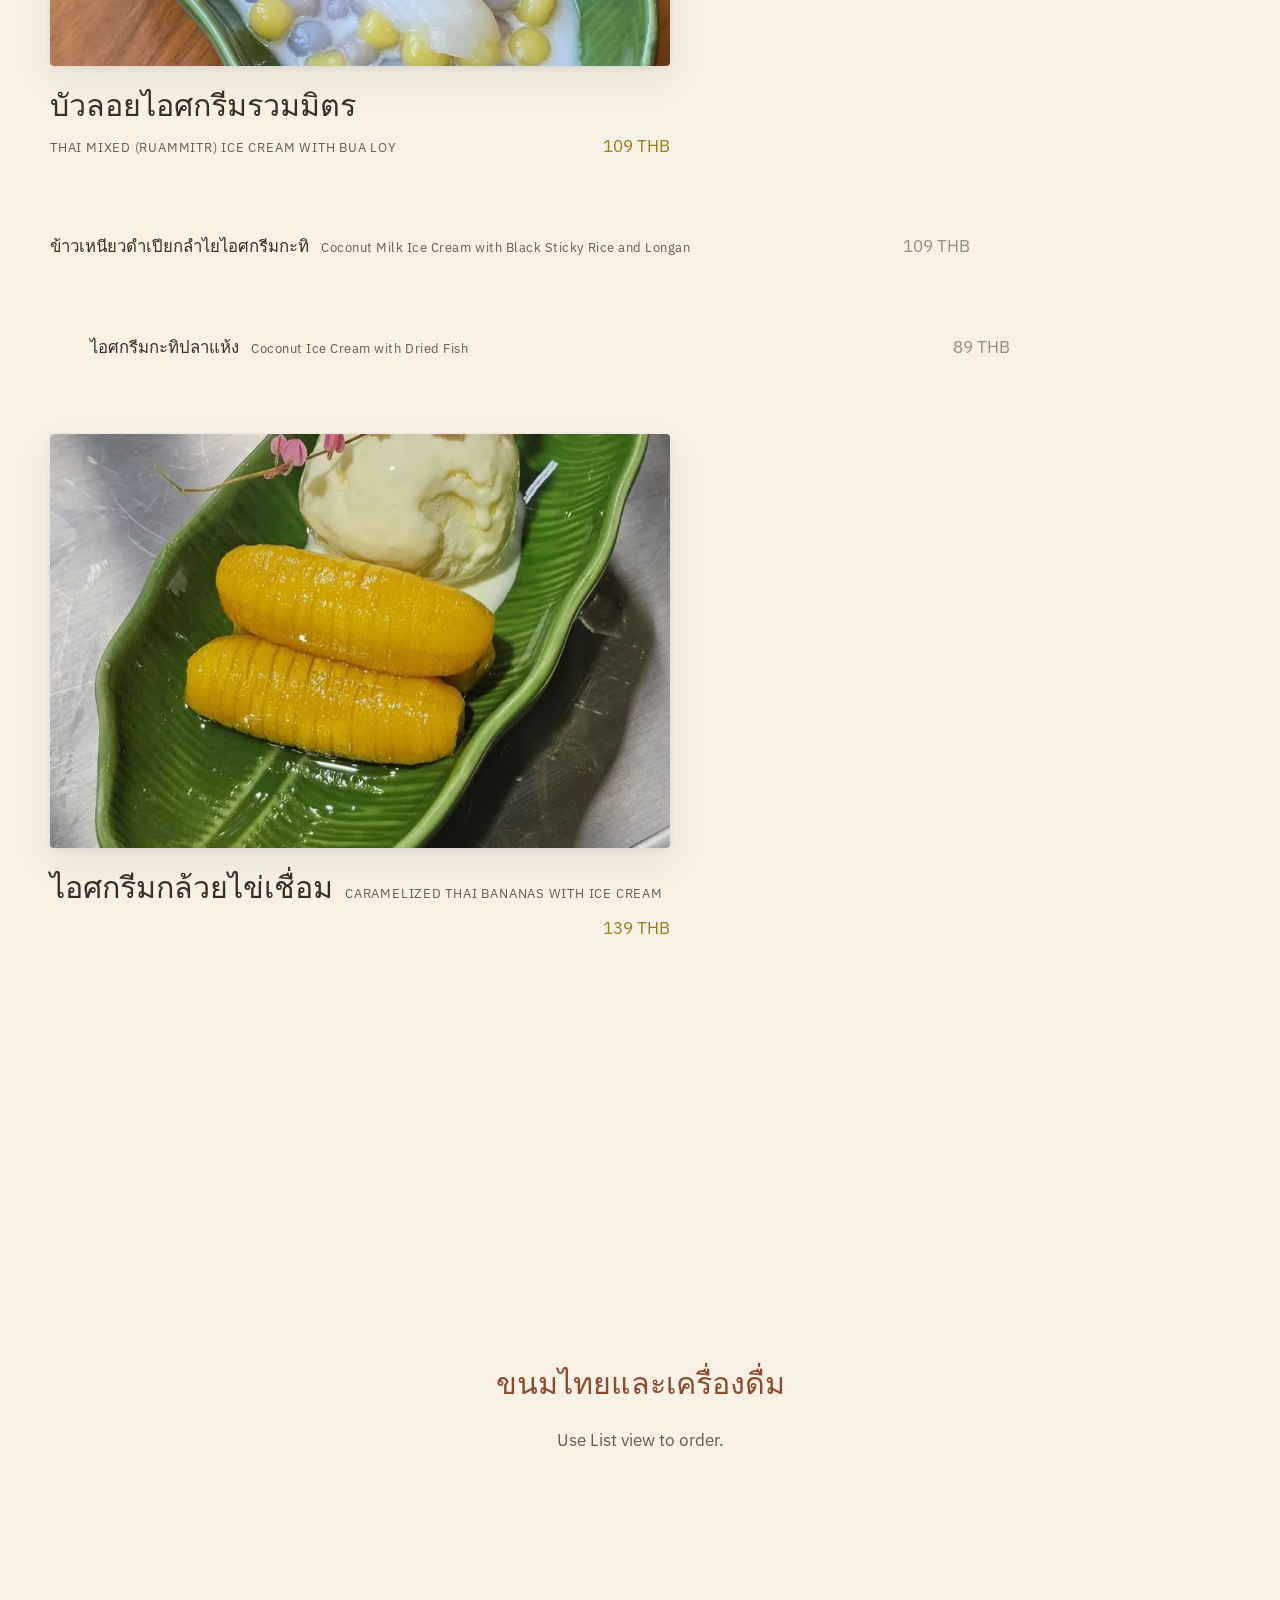
==== commit d6d94374: "Reference chrome: printed corner furniture CommeSoie's fixed furniture, adapted: italic serif wordma" ====
--- a/index.html
+++ b/index.html
@@ -110,10 +110,25 @@
 <div class="pointer-light" id="pointerLight" aria-hidden="true"></div>
 
 <!-- =============================== chrome ================================ -->
+<!-- Reference-chrome: wordmark over the top-left corner, view switch over
+     the top-right, the living section name bottom-left, "Order" bottom-right.
+     Everything sits directly on the scene, like printed corner furniture.  -->
+<a class="wordmark" href="#/" aria-label="MHOKAENGMAEYAI — back to top of the menu">
+  <span data-wordmark>MHOKAENGMAEYAI</span>
+</a>
+
 <div class="mode-switch" role="group" aria-label="View mode">
   <button type="button" id="modeExplore" aria-pressed="true">Explore</button>
   <button type="button" id="modeList" aria-pressed="false">List</button>
 </div>
+
+<div class="chrome-foot">
+  <p class="chrome-foot__label" id="chromeSection"></p>
+  <a class="chrome-foot__order" href="#/list">Order</a>
+</div>
+
+<div class="corner corner--tl" aria-hidden="true"></div>
+<div class="corner corner--bl" aria-hidden="true"></div>
 
 <nav class="cat-nav" aria-label="Menu categories">
   <ul class="cat-nav__list shell" id="catNav"></ul>
--- a/css/base.css
+++ b/css/base.css
@@ -7,6 +7,10 @@
 html {
   -webkit-text-size-adjust: 100%;
   scroll-behavior: smooth;
+  /* The scene layers bleed past the viewport on purpose (inset-inline: -6% /
+     -14%) so parallax never shows a gap. body{overflow-x:hidden} still lets
+     the page be panned programmatically; `clip` genuinely forbids it. */
+  overflow-x: clip;
 }
 
 body {
@@ -147,6 +151,26 @@
 }
 
 /* ---------------------------------------------------------------- modes  -- */
+/* The reference's corners: everything printed over the scene, quiet type,
+   no pills or filled bars. The active half keeps an underline, not a fill. */
+
+.wordmark {
+  position: fixed;
+  top: var(--s-4);
+  left: var(--s-4);
+  z-index: 50;
+  text-decoration: none;
+  font-family: Georgia, "Times New Roman", serif;
+  font-style: italic;
+  font-size: 1.06rem;
+  letter-spacing: 0.01em;
+  color: var(--ink);
+  opacity: .92;
+}
+.wordmark::after { content: "."; }        /* printed as "mhokaengmaeyai."    */
+.wordmark,
+[data-wordmark] { text-transform: lowercase; }
+.wordmark:hover { opacity: 1; }
 
 .mode-switch {
   position: fixed;
@@ -154,29 +178,98 @@
   right: var(--s-4);
   z-index: 50;
   display: inline-flex;
-  border: 1px solid var(--line);
-  border-radius: var(--radius);
-  overflow: hidden;
-  background: var(--surface-glass);
-  backdrop-filter: blur(8px);
-  -webkit-backdrop-filter: blur(8px);
+  gap: var(--s-4);
+  border: 0;
+  background: transparent;
+  backdrop-filter: none;
+  -webkit-backdrop-filter: none;
 }
 .mode-switch button {
   appearance: none;
   border: 0;
   background: transparent;
-  padding: var(--s-2) var(--s-4);
+  padding: var(--s-2) 0;
+  min-height: 38px;
   cursor: pointer;
   font-size: var(--fs-small);
-  letter-spacing: 0.06em;
+  letter-spacing: 0.14em;
+  text-transform: uppercase;
+  color: var(--ink-faint, var(--ink-soft));
+  border-bottom: 1px solid transparent;
+  transition: color var(--dur-fast), border-color var(--dur-fast);
+}
+.mode-switch button[aria-pressed="true"] {
+  color: var(--ink);
+  border-bottom-color: var(--ink);
+}
+.mode-switch button:hover { color: var(--ink); }
+
+/* bottom furniture: the living section label + the order link */
+.chrome-foot {
+  position: fixed;
+  inset-inline: var(--s-4);
+  bottom: calc(var(--s-4) + env(safe-area-inset-bottom, 0px));
+  z-index: 50;
+  display: flex;
+  align-items: baseline;
+  justify-content: space-between;
+  gap: var(--s-4);
+  pointer-events: none;
+}
+.chrome-foot__label {
+  font-family: var(--font-latin);
+  font-size: var(--fs-small);
+  letter-spacing: 0.18em;
   text-transform: uppercase;
   color: var(--ink-soft);
-  transition: background var(--dur-fast), color var(--dur-fast);
-}
-.mode-switch button[aria-pressed="true"] {
-  background: var(--teak);
-  color: var(--plaster-raised);
-}
+  opacity: .85;
+}
+.chrome-foot__order {
+  pointer-events: auto;
+  font-size: var(--fs-small);
+  letter-spacing: 0.14em;
+  text-transform: uppercase;
+  text-decoration: none;
+  color: var(--ink);
+  border-bottom: 1px solid transparent;
+  transition: border-color var(--dur-fast);
+}
+.chrome-foot__order:hover { border-bottom-color: var(--ink); }
+
+/* thin printed corner marks, exactly the reference's .corner furniture */
+.corner {
+  position: fixed;
+  z-index: 50;
+  width: 22px;
+  height: 22px;
+  pointer-events: none;
+  border-color: var(--line-strong);
+}
+.corner--tl {
+  top: var(--s-3);
+  left: var(--s-3);
+  border-left: 1px solid;
+  border-top: 1px solid;
+}
+.corner--bl {
+  bottom: calc(var(--s-3) + env(safe-area-inset-bottom, 0px));
+  left: var(--s-3);
+  border-left: 1px solid;
+  border-bottom: 1px solid;
+}
+
+/* The pills strip can reach the bottom corners on narrow desktops and
+   mobile, so below 1100px only the top furniture stays (wordmark, switch).
+   List mode owns its own bottom band; the corner furniture steps aside.  */
+@media (max-width: 1099px) {
+  .chrome-foot { display: none; }
+  .corner--bl { display: none; }
+}
+@media (min-width: 1100px) {
+  .cat-nav { bottom: var(--s-8); }
+}
+body[data-mode="list"] .chrome-foot,
+body[data-mode="list"] .corner { display: none; }
 
 /* ------------------------------------------------------------- dish card */
 
@@ -202,7 +295,17 @@
   overflow: hidden;
   flex: none;
 }
-.dish__slot img { width: 100%; height: 100%; object-fit: cover; }
+/* A photo inside a plate covers the placeholder (gradient + Thai glyph)
+   instead of stacking into its own grid row. Without position:absolute the
+   grid becomes two rows and the plate breaks its 3:2 aspect on load.        */
+.plate > img {
+  position: absolute;
+  inset: 0;
+  z-index: 2;
+  width: 100%;
+  height: 100%;
+  object-fit: cover;
+}
 
 .dish__text { min-width: 0; }
 /* Thai over English, stacked: the two scripts need different leading and
@@ -286,4 +389,23 @@
     transition-duration: .001ms !important;
   }
   .scene { display: none; }
-}+}
+/* ---------------------------------------------------------------- touch --
+   Pointer targets were 36-38px tall, under the 44px minimum (WCAG 2.5.8).
+   Only enlarged when the primary pointer is coarse, so desktop stays tight. */
+
+@media (pointer: coarse) {
+  .cat-nav__btn,
+  .mode-switch button,
+  .list__filter {
+    min-height: 44px;
+  }
+  .mode-switch button { padding-inline: var(--s-3); }
+  .sheet__close {
+    width: 44px;
+    height: 44px;
+  }
+  .cat-nav {
+    padding: var(--s-3) var(--s-3) calc(var(--s-3) + env(safe-area-inset-bottom, 0px));
+  }
+}
--- a/css/explore.css
+++ b/css/explore.css
@@ -170,20 +170,112 @@
   font-variant-numeric: tabular-nums;
 }
 
-/* ----------------------------------------------------------------- grid -- */
-
-.cat__grid {
-  display: grid;
-  grid-template-columns: repeat(auto-fill, minmax(300px, 1fr));
-  gap: var(--s-4);
+/* --------------------------------------------------------------- spread -- */
+/* The CommeSoie composition: photography large and floating, text quiet.
+   Heroes carry plates in the aspect of the asset we actually have. Dishes
+   without photography are sparse text lines so the scene doesn't sell
+   imagery it doesn't have — they upgrade to heroes when the photo lands.   */
+
+.cat__spread {
   transform-style: preserve-3d;
-}
-
-/* 3D depth is written by js/scroll.js as a transform on the card.          */
-.cat__grid .dish {
-  transition: border-color var(--dur-fast), box-shadow var(--dur-mid);
-}
-.cat__grid .dish:hover { border-color: var(--line-strong); box-shadow: var(--shadow-1); }
+  display: flex;
+  flex-direction: column;
+  gap: clamp(44px, 8vh, 88px);
+  padding-block: var(--s-6) var(--s-8);
+}
+
+/* depth.js writes transforms on [data-depth]; the article (not the plate)
+   is the moved layer so the caption stays coherent.                        */
+.spread-hero {
+  display: flex;
+  flex-direction: column;
+  max-width: 90%;
+  margin-inline: 0;
+}
+.spread-hero.--flip { margin-inline: 0 0 auto; }   /* sits right */
+
+.hero__plate {
+  position: relative;
+  margin: 0;
+}
+.hero__plate.--landscape { aspect-ratio: 3 / 2; }
+.hero__plate.--portrait  { aspect-ratio: 2 / 3; }
+.hero__plate-link {
+  display: block;
+  text-decoration: none;
+  border-radius: var(--radius-lg);
+  overflow: hidden;
+  box-shadow: var(--shadow-2);
+}
+.spread-hero { width: min(72%, 620px); }
+.spread-hero .hero__plate.--portrait { width: min(46%, 340px); }
+/* --flip portrait plates park right */
+.spread-hero.--flip .hero__plate.--portrait { margin-left: auto; }
+
+.hero__meta {
+  display: flex;
+  align-items: baseline;
+  gap: 0 var(--s-3);
+  flex-wrap: wrap;
+  text-decoration: none;
+  padding: var(--s-3) 0 0;
+}
+.hero__thai {
+  font-family: var(--font-thai);
+  line-height: var(--lh-thai);
+  font-size: var(--fs-h3);
+  color: var(--ink);
+}
+.hero__en {
+  font-size: var(--fs-small);
+  letter-spacing: 0.06em;
+  text-transform: uppercase;
+  color: var(--ink-soft);
+}
+.hero__price {
+  margin-inline-start: auto;
+  font-variant-numeric: tabular-nums;
+  font-size: var(--fs-body);
+  color: var(--gold-text);
+}
+
+/* ----------------------------------------------------------------- lines -- */
+/* Unphotographed dishes: one quiet line each, alternating slight indents.  */
+
+.spread-line {
+  display: flex;
+  align-items: baseline;
+  gap: 0 var(--s-3);
+  text-decoration: none;
+  padding-block: 2px;
+  color: var(--ink-soft);
+  max-width: 78%;
+}
+.spread-line .line__thai {
+  font-family: var(--font-thai);
+  line-height: var(--lh-thai-tight);
+  font-size: 1.05rem;
+  color: var(--ink);
+  white-space: nowrap;
+}
+.spread-line .line__en {
+  font-size: var(--fs-small);
+  letter-spacing: 0.04em;
+  overflow: hidden;
+  text-overflow: ellipsis;
+  white-space: nowrap;
+}
+.spread-line .line__price {
+  margin-inline-start: auto;
+  font-variant-numeric: tabular-nums;
+  color: var(--teak-faint);
+  white-space: nowrap;
+}
+.spread-line:hover .line__thai { color: var(--laterite); }
+/* the link grid: name — en — price; indent alternation */
+.spread-line.--small { margin-left: clamp(12px, 4vw, 40px); }
+
+.spread-hero:hover .hero__thai { color: var(--laterite); }
 
 /* ----------------------------------------------------- section flavour  -- */
 /* Drinks lean cooler and airier, desserts warm and gold. That per-category
